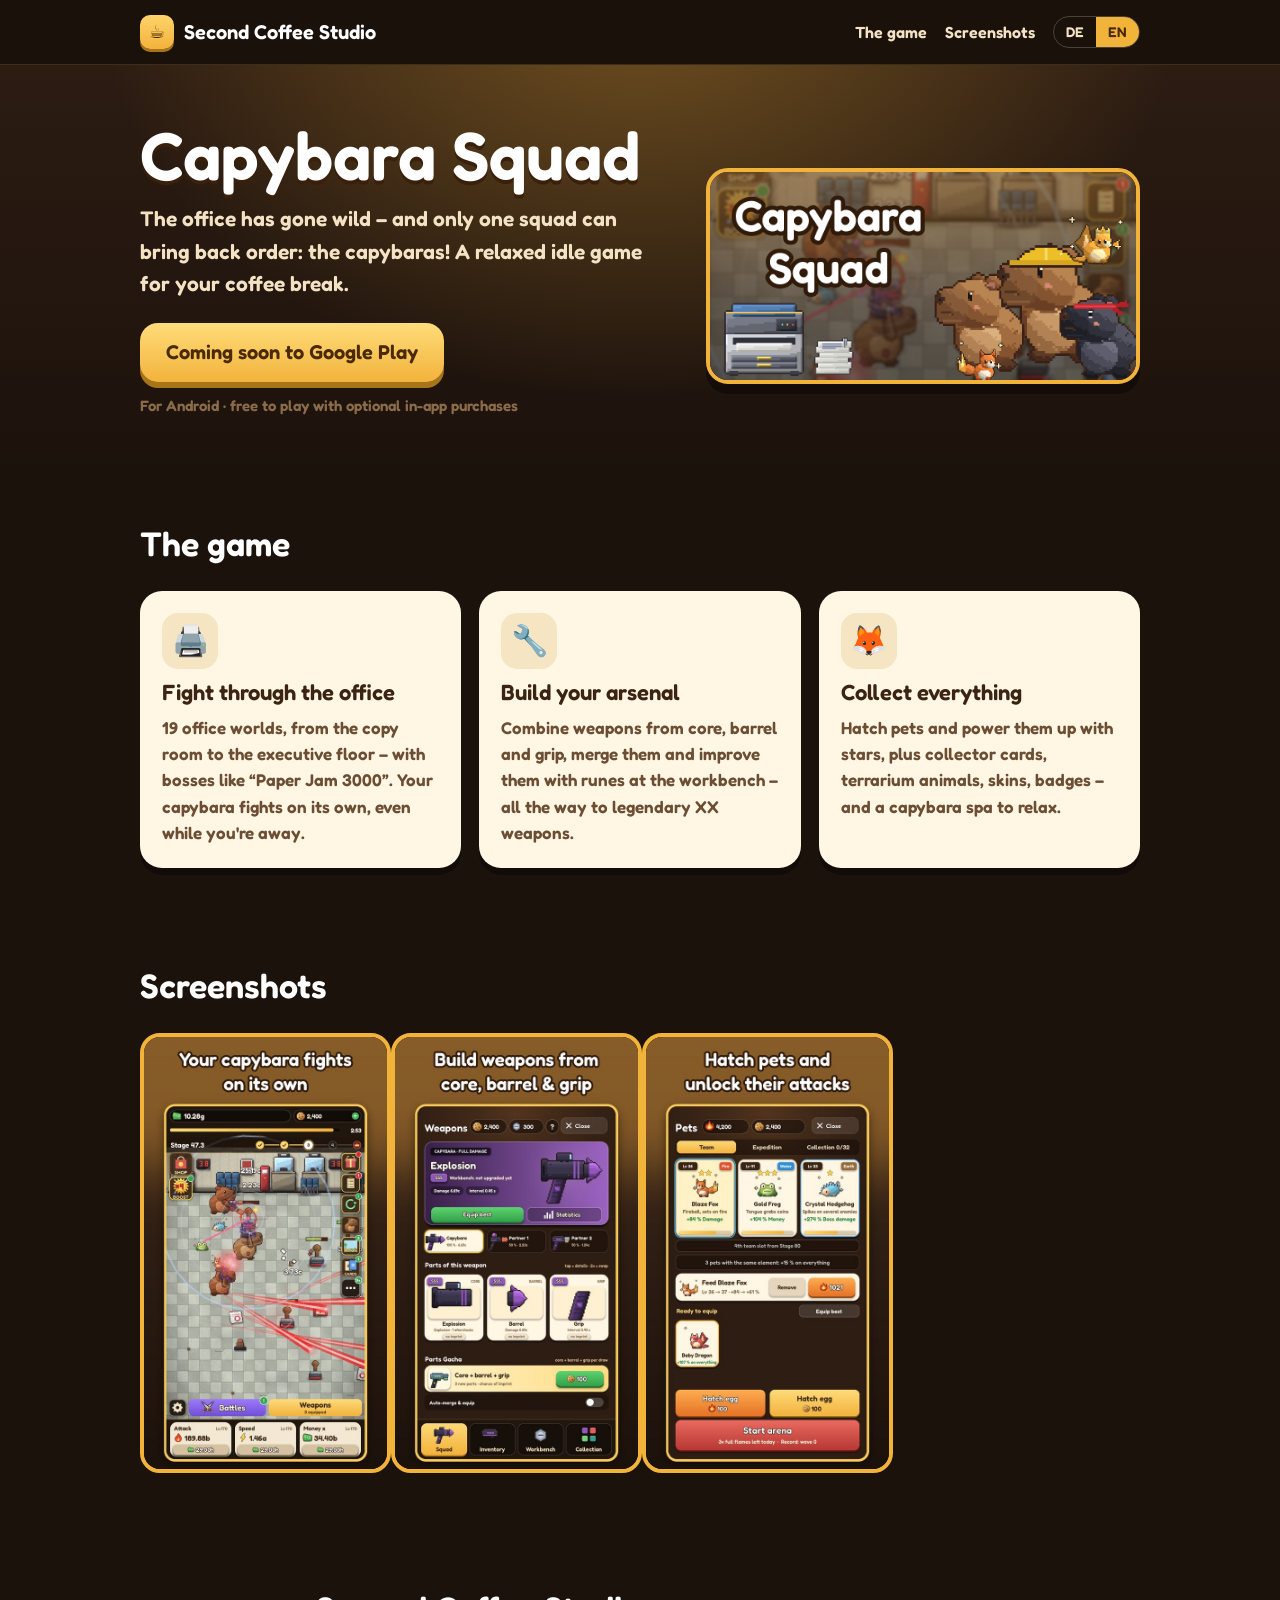
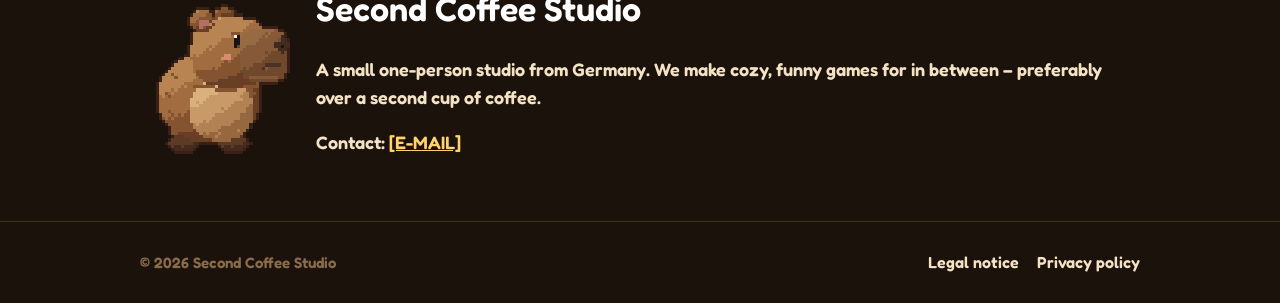
==== index.html @ 84f074ae "Add files via upload" ====
<!doctype html>
<html lang="de">
<head>
<meta charset="utf-8">
<meta name="viewport" content="width=device-width,initial-scale=1">
<title>Second Coffee Studio – Capybara Squad</title>
<meta name="description" content="Capybara Squad – ein entspanntes Idle-Spiel: Dein Capybara-Trupp räumt das Büro auf. Von Second Coffee Studio.">
<link rel="icon" href="img/capy.png">
<link rel="stylesheet" href="style.css">
<script src="lang.js"></script>
</head>
<body>
<header class="top"><div class="wrap">
  <a class="logo" href="#"><span class="cup">☕</span>Second Coffee Studio</a>
  <nav>
    <a class="hide-m" href="#spiel"><span data-lang="de">Das Spiel</span><span data-lang="en">The game</span></a>
    <a class="hide-m" href="#bilder"><span data-lang="de">Bilder</span><span data-lang="en">Screenshots</span></a>
    <div class="lang"><button data-l="de" onclick="setLang('de')">DE</button><button data-l="en" onclick="setLang('en')">EN</button></div>
  </nav>
</div></header>

<div class="hero"><div class="wrap">
  <div>
    <h1>Capybara Squad</h1>
    <p class="sub" data-lang="de">Im Büro ist das Chaos ausgebrochen – und nur ein Trupp kann wieder Ordnung schaffen: die Capybaras! Ein entspanntes Idle-Spiel für die Kaffeepause.</p>
    <p class="sub" data-lang="en">The office has gone wild – and only one squad can bring back order: the capybaras! A relaxed idle game for your coffee break.</p>
    <span class="btn soon"><span data-lang="de">Bald bei Google Play</span><span data-lang="en">Coming soon to Google Play</span></span>
    <p class="note" data-lang="de">Für Android · kostenlos spielbar, mit optionalen Käufen</p>
    <p class="note" data-lang="en">For Android · free to play with optional in-app purchases</p>
  </div>
  <img class="banner" src="img/banner.png" alt="Capybara Squad">
</div></div>

<section id="spiel"><div class="wrap">
  <h2><span data-lang="de">Das Spiel</span><span data-lang="en">The game</span></h2>
  <div class="feats">
    <div class="card"><div class="ico">🖨️</div>
      <h3><span data-lang="de">Kämpf dich durchs Büro</span><span data-lang="en">Fight through the office</span></h3>
      <p data-lang="de">19 Büro-Welten, von Kopierraum bis Chefetage – mit Bossen wie „Druckerstau 3000“. Dein Capybara kämpft von allein, auch wenn du nicht spielst.</p>
      <p data-lang="en">19 office worlds, from the copy room to the executive floor – with bosses like “Paper Jam 3000”. Your capybara fights on its own, even while you're away.</p></div>
    <div class="card"><div class="ico">🔧</div>
      <h3><span data-lang="de">Bau dein Arsenal</span><span data-lang="en">Build your arsenal</span></h3>
      <p data-lang="de">Waffen aus Kern, Lauf und Griff kombinieren, verschmelzen und an der Werkbank mit Runen verbessern – bis zu den legendären XX-Waffen.</p>
      <p data-lang="en">Combine weapons from core, barrel and grip, merge them and improve them with runes at the workbench – all the way to legendary XX weapons.</p></div>
    <div class="card"><div class="ico">🦊</div>
      <h3><span data-lang="de">Sammle alles</span><span data-lang="en">Collect everything</span></h3>
      <p data-lang="de">Pets ausbrüten und mit Sternen stärker machen, Sammelkarten, Terrarium-Tiere, Skins, Abzeichen – und ein Capybara-Spa zum Entspannen.</p>
      <p data-lang="en">Hatch pets and power them up with stars, plus collector cards, terrarium animals, skins, badges – and a capybara spa to relax.</p></div>
  </div>
</div></section>

<section id="bilder"><div class="wrap">
  <h2><span data-lang="de">Bilder</span><span data-lang="en">Screenshots</span></h2>
  <div class="shots" data-lang="de"><img src="img/shot_de_1.jpg" alt="Spielszene"><img src="img/shot_de_3.jpg" alt="Waffen"><img src="img/shot_de_4.jpg" alt="Pets"></div>
  <div class="shots" data-lang="en"><img src="img/shot_en_1.jpg" alt="Gameplay"><img src="img/shot_en_3.jpg" alt="Weapons"><img src="img/shot_en_4.jpg" alt="Pets"></div>
</div></section>

<section><div class="wrap studio">
  <img src="img/capy.png" alt="">
  <div>
    <h2>Second Coffee Studio</h2>
    <p data-lang="de">Ein kleines Ein-Personen-Studio aus Deutschland. Wir machen gemütliche, witzige Spiele für zwischendurch – am liebsten bei der zweiten Tasse Kaffee.</p>
    <p data-lang="en">A small one-person studio from Germany. We make cozy, funny games for in between – preferably over a second cup of coffee.</p>
    <p><span data-lang="de">Kontakt:</span><span data-lang="en">Contact:</span> <a href="mailto:[E-MAIL]">[E-MAIL]</a></p>
  </div>
</div></section>

<footer><div class="wrap">
  <span>© 2026 Second Coffee Studio</span>
  <nav>
    <a href="impressum.html"><span data-lang="de">Impressum</span><span data-lang="en">Legal notice</span></a>
    <a href="datenschutz.html" data-lang="de">Datenschutz</a>
    <a href="privacy.html" data-lang="en">Privacy policy</a>
  </nav>
</div></footer>
</body>
</html>
---- style.css ----
@font-face{font-family:"Fredoka";src:url(img/fredoka.ttf) format("truetype");font-weight:300 700;font-display:swap}
:root{--bg:#1c120c;--bg2:#2c1c12;--card:#fff6e4;--ink:#3b2412;--muted:#8a6b4a;--gold:#f2b33b;--gold2:#ffd36a;--cream:#f3e2c4}
*{box-sizing:border-box}
html{scroll-behavior:smooth}
body{margin:0;background:var(--bg);color:var(--cream);font-family:"Fredoka",system-ui,sans-serif;font-size:18px;line-height:1.55}
a{color:var(--gold2)}
.wrap{max-width:1040px;margin:0 auto;padding:0 20px}
header.top{position:sticky;top:0;z-index:5;background:rgba(28,18,12,.92);backdrop-filter:blur(6px);border-bottom:1px solid rgba(255,211,106,.15)}
header.top .wrap{display:flex;align-items:center;gap:14px;height:64px}
.logo{display:flex;align-items:center;gap:10px;font-weight:600;font-size:20px;color:#fff;text-decoration:none}
.logo .cup{width:34px;height:34px;border-radius:10px;background:linear-gradient(#ffd36a,#f2b33b);display:grid;place-items:center;color:#4a2a08;font-size:18px;box-shadow:0 3px 0 #a8741a}
nav{margin-left:auto;display:flex;gap:18px;align-items:center}
nav a{color:var(--cream);text-decoration:none;font-size:16px}
nav a:hover{color:var(--gold2)}
.lang{display:flex;border:1px solid rgba(255,255,255,.2);border-radius:999px;overflow:hidden}
.lang button{background:none;border:0;color:var(--cream);font:inherit;font-size:14px;padding:4px 12px;cursor:pointer}
.lang button.on{background:var(--gold);color:#4a2a08}
.hero{background:radial-gradient(ellipse at 50% -20%,rgba(242,179,59,.35),transparent 60%),linear-gradient(var(--bg2),var(--bg));padding:56px 0 40px}
.hero .wrap{display:grid;grid-template-columns:1.1fr .9fr;gap:36px;align-items:center}
.hero h1{font-size:clamp(40px,7vw,68px);line-height:1;margin:0 0 14px;color:#fff;text-shadow:0 4px 0 #3a1f0a}
.hero p.sub{font-size:21px;margin:0 0 22px}
.hero img.banner{width:100%;border-radius:22px;box-shadow:0 10px 0 rgba(0,0,0,.4);border:4px solid var(--gold)}
.btn{display:inline-flex;align-items:center;gap:10px;background:linear-gradient(#5ed470,#33a14a);color:#fff;text-decoration:none;font-weight:600;font-size:20px;padding:14px 26px;border-radius:18px;box-shadow:0 6px 0 #1f6e30;text-shadow:0 2px 0 rgba(0,0,0,.25)}
.btn.soon{background:linear-gradient(#ffdc7a,#f2b33b);color:#4a2a08;box-shadow:0 6px 0 #a8741a;text-shadow:none}
.note{font-size:15px;color:var(--muted);margin-top:12px}
section{padding:46px 0}
h2{font-size:34px;color:#fff;margin:0 0 20px}
.feats{display:grid;grid-template-columns:repeat(3,1fr);gap:18px}
.card{background:var(--card);color:var(--ink);border-radius:22px;padding:22px;box-shadow:0 7px 0 rgba(0,0,0,.35)}
.card h3{margin:6px 0 6px;font-size:22px}
.card p{margin:0;color:#6b4e33;font-size:17px}
.card .ico{width:56px;height:56px;border-radius:16px;display:grid;place-items:center;font-size:30px;background:#f6e5c3}
.shots{display:flex;gap:18px;overflow-x:auto;padding-bottom:10px;scroll-snap-type:x mandatory}
.shots img{height:440px;border-radius:20px;border:4px solid var(--gold);scroll-snap-align:start;flex:none}
.studio{display:grid;grid-template-columns:auto 1fr;gap:26px;align-items:center}
.studio img{width:150px;image-rendering:pixelated}
footer{border-top:1px solid rgba(255,211,106,.15);padding:28px 0;color:var(--muted);font-size:15px}
footer .wrap{display:flex;flex-wrap:wrap;gap:16px;align-items:center}
footer nav{margin-left:auto}
footer a{color:var(--cream)}
/* Rechtstexte */
.legal{background:var(--card);color:var(--ink);border-radius:22px;padding:32px clamp(18px,4vw,44px);margin:36px auto;max-width:860px;box-shadow:0 7px 0 rgba(0,0,0,.35);font-size:17px}
.legal h1{font-size:34px;margin:0 0 6px;color:var(--ink)}
.legal h2{font-size:23px;color:var(--ink);margin:28px 0 8px}
.legal h3{font-size:19px;margin:18px 0 6px}
.legal a{color:#b05a10}
.legal .stand{color:var(--muted);margin:0 0 18px}
.legal .todo{background:#ffe08a;padding:0 4px;border-radius:4px}
[data-lang]{display:none}
html[lang=de] [data-lang=de],html[lang=en] [data-lang=en]{display:revert}
@media (max-width:820px){
  .hero .wrap{grid-template-columns:1fr}
  .feats{grid-template-columns:1fr}
  nav a.hide-m{display:none}
  .shots img{height:360px}
  .studio{grid-template-columns:1fr}
}
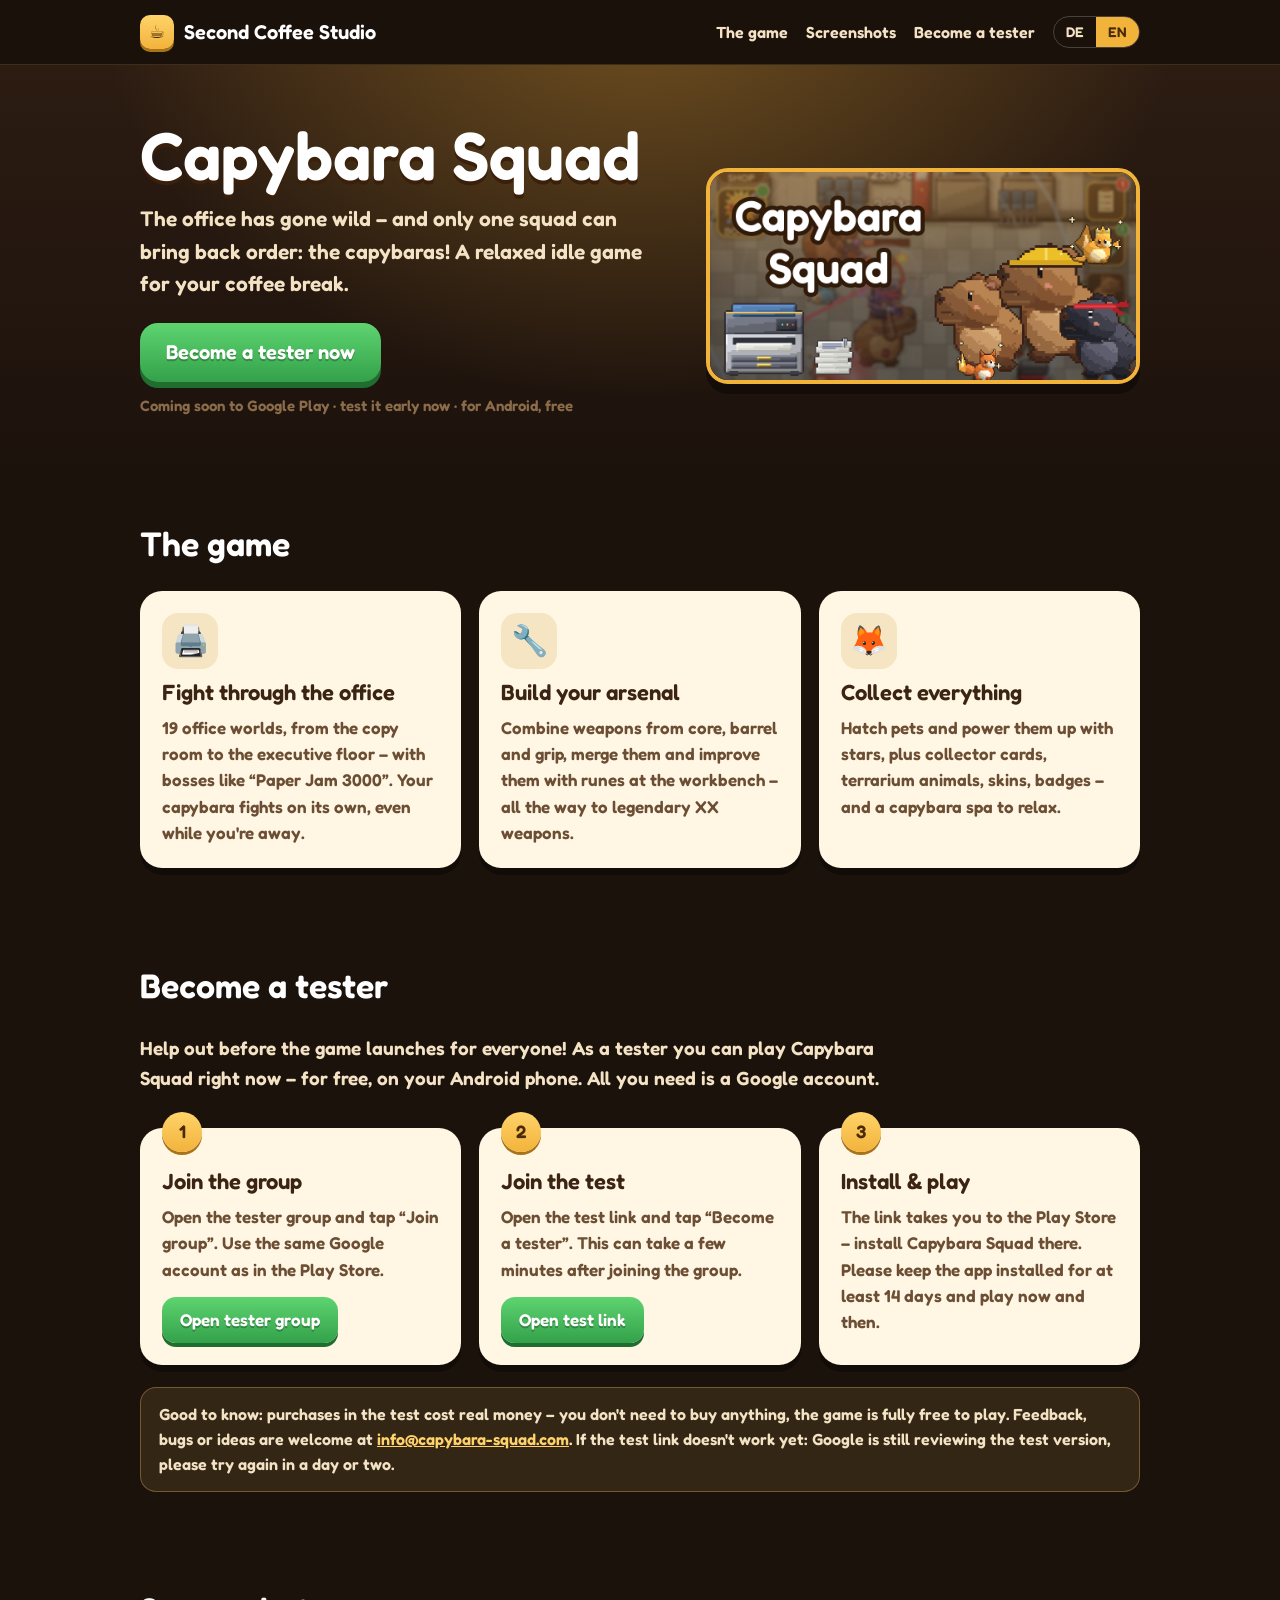
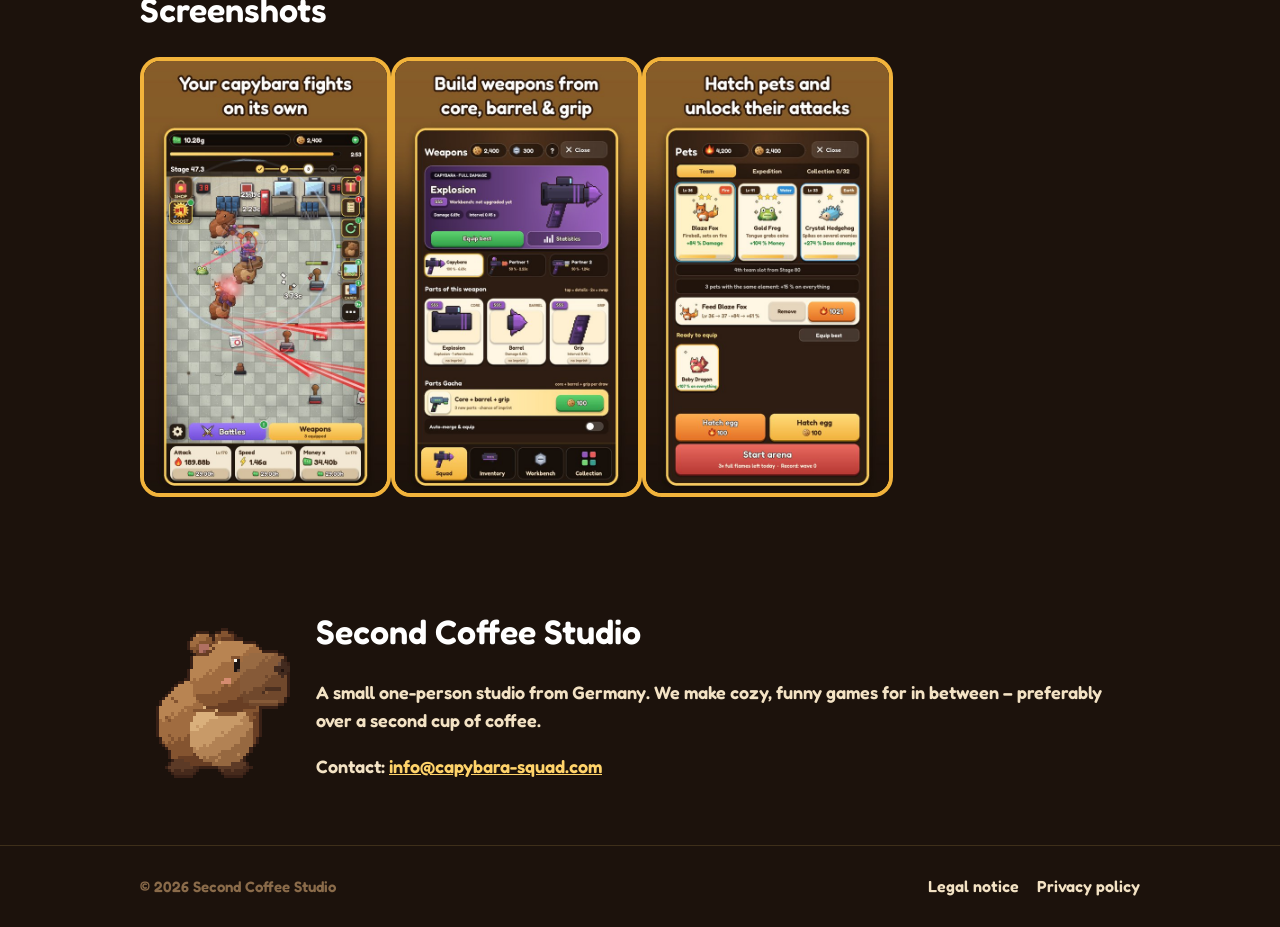
==== commit 74d4d399: "Add files via upload" ====
--- a/index.html
+++ b/index.html
@@ -15,6 +15,7 @@
   <nav>
     <a class="hide-m" href="#spiel"><span data-lang="de">Das Spiel</span><span data-lang="en">The game</span></a>
     <a class="hide-m" href="#bilder"><span data-lang="de">Bilder</span><span data-lang="en">Screenshots</span></a>
+    <a class="hide-m" href="#tester"><span data-lang="de">Tester werden</span><span data-lang="en">Become a tester</span></a>
     <div class="lang"><button data-l="de" onclick="setLang('de')">DE</button><button data-l="en" onclick="setLang('en')">EN</button></div>
   </nav>
 </div></header>
@@ -24,9 +25,9 @@
     <h1>Capybara Squad</h1>
     <p class="sub" data-lang="de">Im Büro ist das Chaos ausgebrochen – und nur ein Trupp kann wieder Ordnung schaffen: die Capybaras! Ein entspanntes Idle-Spiel für die Kaffeepause.</p>
     <p class="sub" data-lang="en">The office has gone wild – and only one squad can bring back order: the capybaras! A relaxed idle game for your coffee break.</p>
-    <span class="btn soon"><span data-lang="de">Bald bei Google Play</span><span data-lang="en">Coming soon to Google Play</span></span>
-    <p class="note" data-lang="de">Für Android · kostenlos spielbar, mit optionalen Käufen</p>
-    <p class="note" data-lang="en">For Android · free to play with optional in-app purchases</p>
+    <a class="btn" href="#tester"><span data-lang="de">Jetzt Tester werden</span><span data-lang="en">Become a tester now</span></a>
+    <p class="note" data-lang="de">Bald bei Google Play · jetzt schon vorab testen · für Android, kostenlos</p>
+    <p class="note" data-lang="en">Coming soon to Google Play · test it early now · for Android, free</p>
   </div>
   <img class="banner" src="img/banner.png" alt="Capybara Squad">
 </div></div>
@@ -49,6 +50,32 @@
   </div>
 </div></section>
 
+<section id="tester"><div class="wrap">
+  <h2><span data-lang="de">Tester werden</span><span data-lang="en">Become a tester</span></h2>
+  <p class="intro" data-lang="de">Hilf mit, bevor das Spiel für alle startet! Als Tester spielst du Capybara Squad schon jetzt – kostenlos, auf deinem Android-Handy. Du brauchst nur ein Google-Konto.</p>
+  <p class="intro" data-lang="en">Help out before the game launches for everyone! As a tester you can play Capybara Squad right now – for free, on your Android phone. All you need is a Google account.</p>
+  <div class="steps">
+    <div class="card step"><div class="num">1</div>
+      <h3><span data-lang="de">Gruppe beitreten</span><span data-lang="en">Join the group</span></h3>
+      <p data-lang="de">Öffne die Tester-Gruppe und tippe auf „Gruppe beitreten“. Nimm dasselbe Google-Konto wie im Play Store.</p>
+      <p data-lang="en">Open the tester group and tap “Join group”. Use the same Google account as in the Play Store.</p>
+      <a class="btn small" href="https://groups.google.com/g/capybara-squad-tester" target="_blank" rel="noopener"><span data-lang="de">Zur Tester-Gruppe</span><span data-lang="en">Open tester group</span></a></div>
+    <div class="card step"><div class="num">2</div>
+      <h3><span data-lang="de">Test beitreten</span><span data-lang="en">Join the test</span></h3>
+      <p data-lang="de">Öffne den Test-Link und tippe auf „Tester werden“. Das kann nach dem Gruppenbeitritt ein paar Minuten dauern.</p>
+      <p data-lang="en">Open the test link and tap “Become a tester”. This can take a few minutes after joining the group.</p>
+      <a class="btn small" href="https://play.google.com/apps/testing/com.secondcoffee.capybarasquad" target="_blank" rel="noopener"><span data-lang="de">Zum Test-Link</span><span data-lang="en">Open test link</span></a></div>
+    <div class="card step"><div class="num">3</div>
+      <h3><span data-lang="de">Installieren &amp; spielen</span><span data-lang="en">Install &amp; play</span></h3>
+      <p data-lang="de">Über den Link geht es in den Play Store – dort Capybara Squad installieren. Bitte lass die App mindestens 14 Tage installiert und schau ab und zu rein.</p>
+      <p data-lang="en">The link takes you to the Play Store – install Capybara Squad there. Please keep the app installed for at least 14 days and play now and then.</p></div>
+  </div>
+  <div class="hint">
+    <p data-lang="de"><b>Gut zu wissen:</b> Käufe im Test kosten echtes Geld – kaufen musst du nichts, das Spiel ist komplett kostenlos spielbar. Feedback, Fehler oder Ideen gern an <a href="mailto:info@capybara-squad.com">info@capybara-squad.com</a>. Falls der Test-Link noch nicht geht: Google prüft gerade die Testversion, bitte in ein bis zwei Tagen nochmal versuchen.</p>
+    <p data-lang="en"><b>Good to know:</b> purchases in the test cost real money – you don't need to buy anything, the game is fully free to play. Feedback, bugs or ideas are welcome at <a href="mailto:info@capybara-squad.com">info@capybara-squad.com</a>. If the test link doesn't work yet: Google is still reviewing the test version, please try again in a day or two.</p>
+  </div>
+</div></section>
+
 <section id="bilder"><div class="wrap">
   <h2><span data-lang="de">Bilder</span><span data-lang="en">Screenshots</span></h2>
   <div class="shots" data-lang="de"><img src="img/shot_de_1.jpg" alt="Spielszene"><img src="img/shot_de_3.jpg" alt="Waffen"><img src="img/shot_de_4.jpg" alt="Pets"></div>
@@ -61,7 +88,7 @@
     <h2>Second Coffee Studio</h2>
     <p data-lang="de">Ein kleines Ein-Personen-Studio aus Deutschland. Wir machen gemütliche, witzige Spiele für zwischendurch – am liebsten bei der zweiten Tasse Kaffee.</p>
     <p data-lang="en">A small one-person studio from Germany. We make cozy, funny games for in between – preferably over a second cup of coffee.</p>
-    <p><span data-lang="de">Kontakt:</span><span data-lang="en">Contact:</span> <a href="mailto:[E-MAIL]">[E-MAIL]</a></p>
+    <p><span data-lang="de">Kontakt:</span><span data-lang="en">Contact:</span> <a href="mailto:info@capybara-squad.com">info@capybara-squad.com</a></p>
   </div>
 </div></section>
 
--- a/style.css
+++ b/style.css
@@ -38,6 +38,14 @@
 footer .wrap{display:flex;flex-wrap:wrap;gap:16px;align-items:center}
 footer nav{margin-left:auto}
 footer a{color:var(--cream)}
+/* Tester werden */
+.intro{font-size:19px;max-width:760px;margin:0 0 36px}
+.steps{display:grid;grid-template-columns:repeat(3,1fr);gap:18px}
+.step{position:relative;padding-top:30px}
+.step .num{position:absolute;top:-16px;left:22px;width:40px;height:40px;border-radius:50%;background:linear-gradient(#ffd36a,#f2b33b);color:#4a2a08;font-weight:700;display:grid;place-items:center;box-shadow:0 3px 0 #a8741a}
+.step .btn.small{font-size:17px;padding:10px 18px;margin-top:14px;border-radius:14px;box-shadow:0 4px 0 #1f6e30}
+.hint{margin-top:22px;background:rgba(255,211,106,.1);border:1px solid rgba(255,211,106,.3);border-radius:16px;padding:14px 18px;font-size:16px}
+.hint p{margin:0}
 /* Rechtstexte */
 .legal{background:var(--card);color:var(--ink);border-radius:22px;padding:32px clamp(18px,4vw,44px);margin:36px auto;max-width:860px;box-shadow:0 7px 0 rgba(0,0,0,.35);font-size:17px}
 .legal h1{font-size:34px;margin:0 0 6px;color:var(--ink)}
@@ -50,7 +58,8 @@
 html[lang=de] [data-lang=de],html[lang=en] [data-lang=en]{display:revert}
 @media (max-width:820px){
   .hero .wrap{grid-template-columns:1fr}
-  .feats{grid-template-columns:1fr}
+  .feats,.steps{grid-template-columns:1fr}
+  .steps{gap:30px}
   nav a.hide-m{display:none}
   .shots img{height:360px}
   .studio{grid-template-columns:1fr}
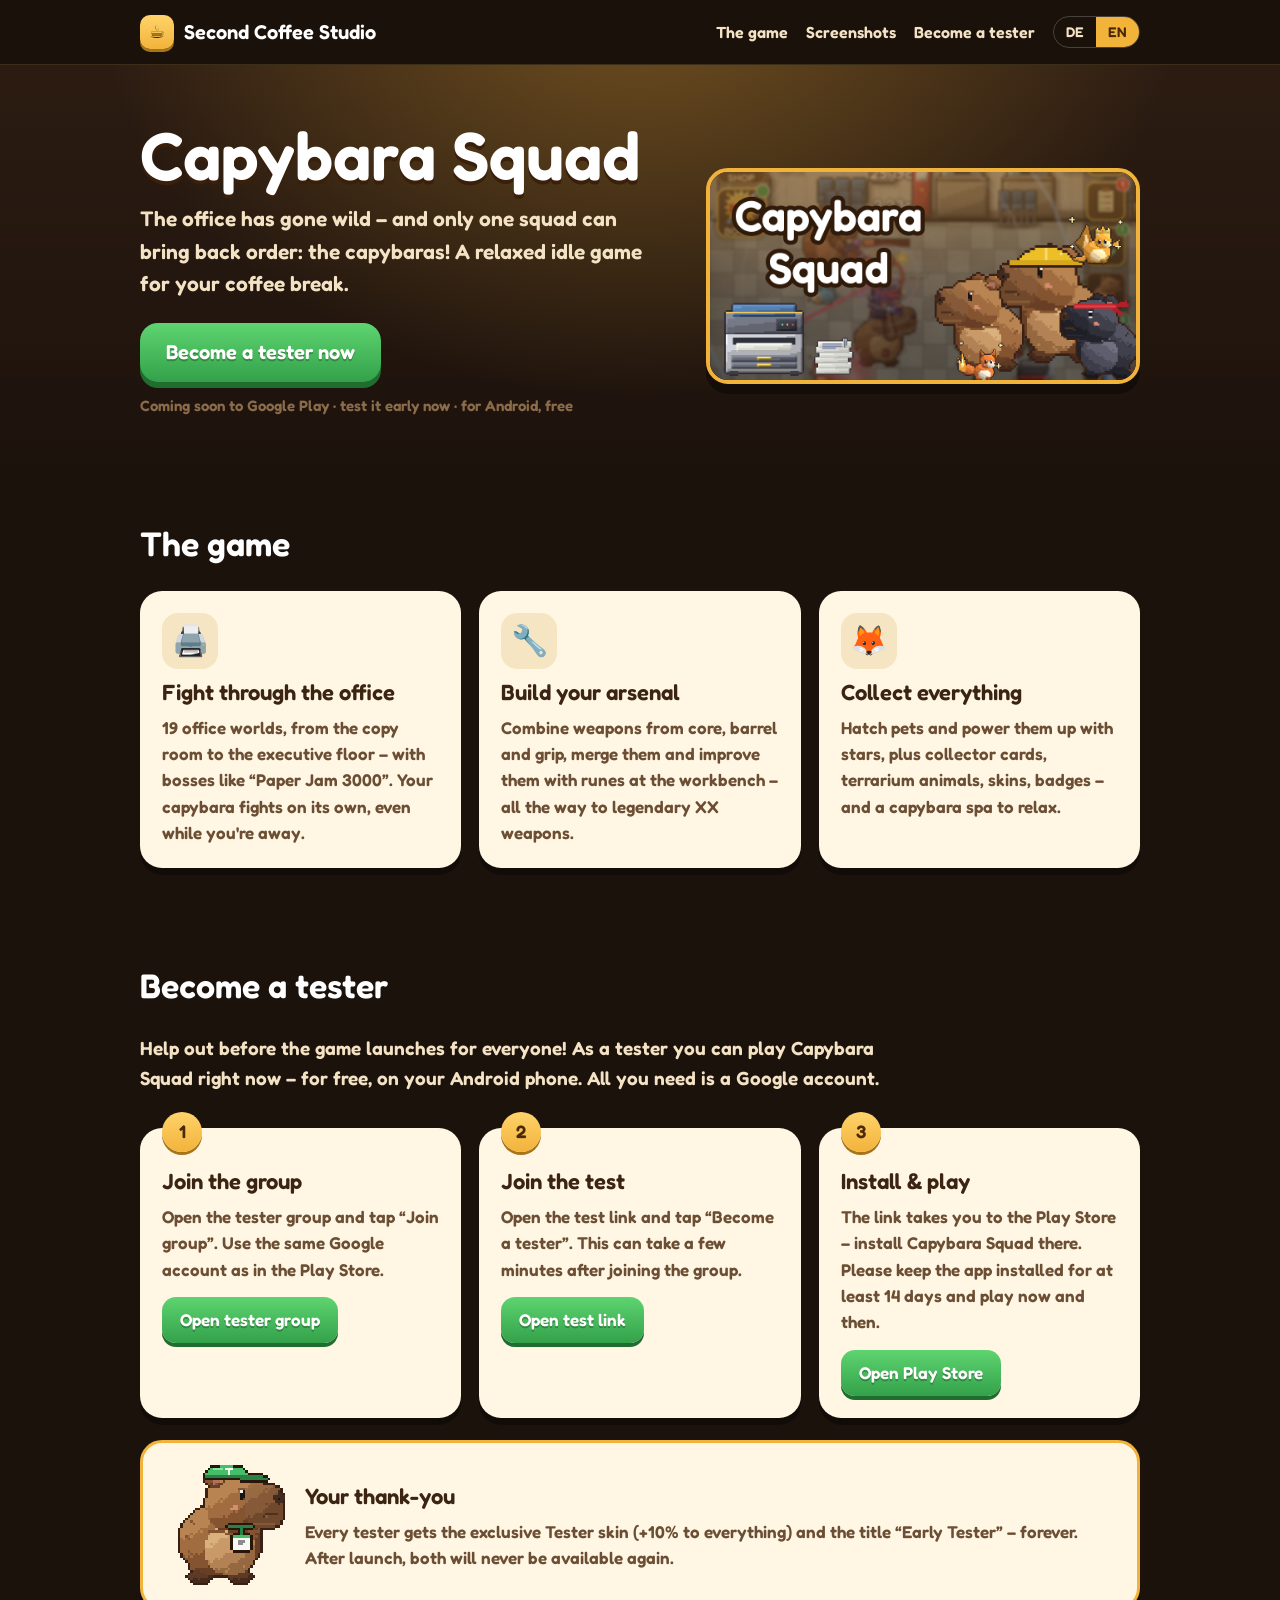
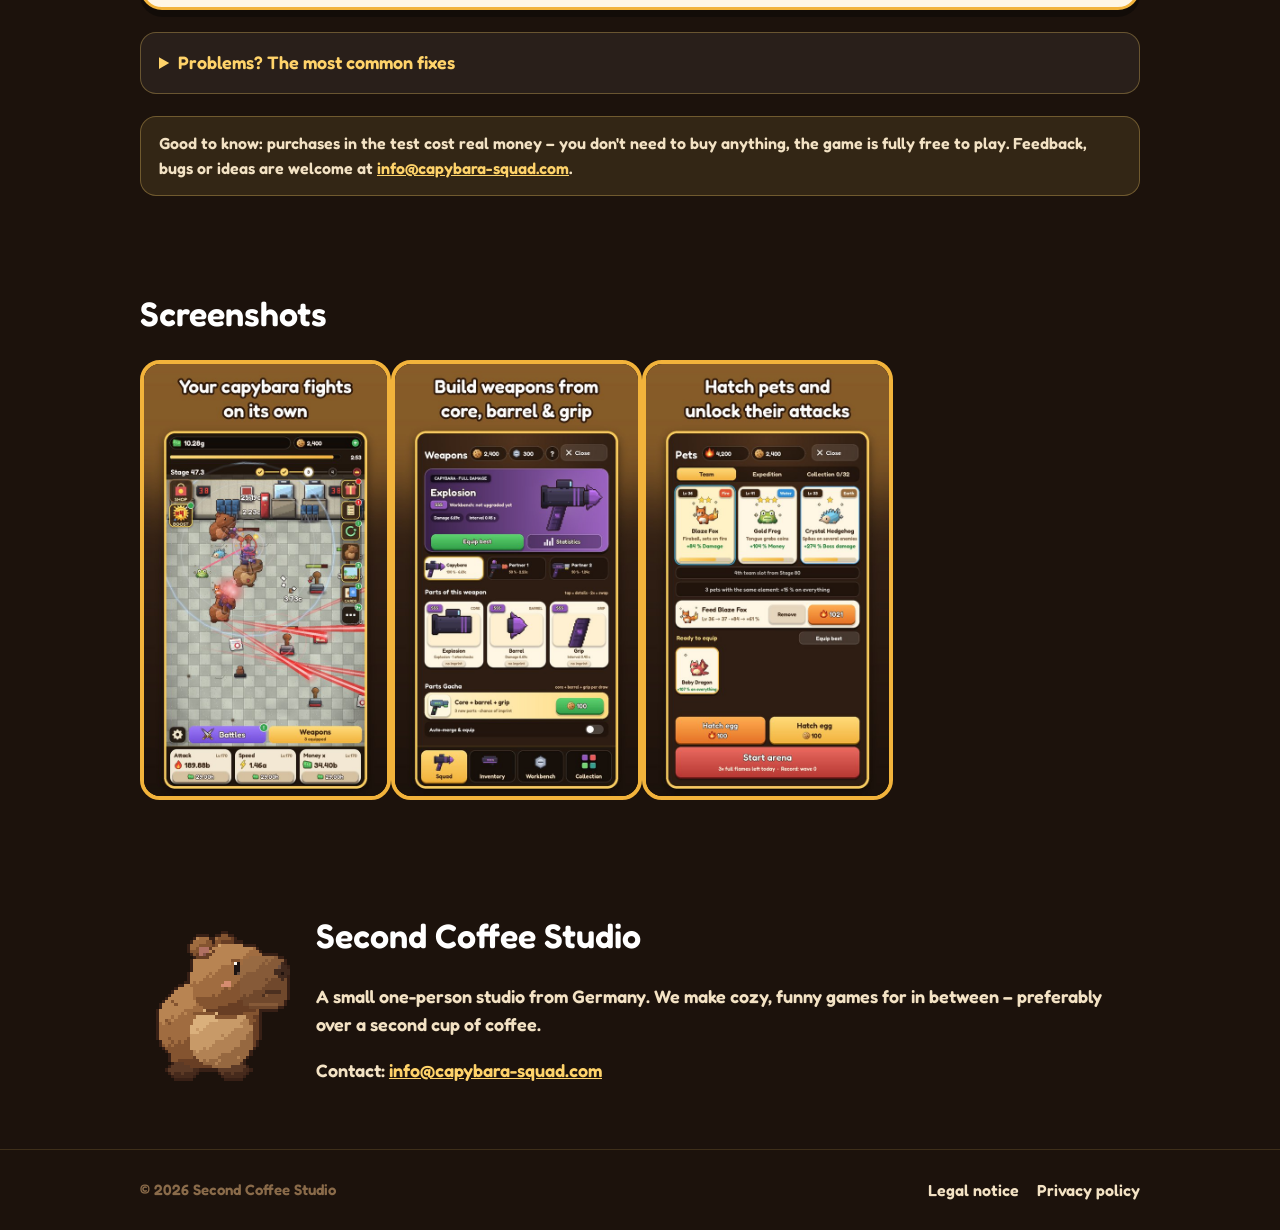
==== commit ed257cae: "Add files via upload" ====
--- a/index.html
+++ b/index.html
@@ -68,11 +68,37 @@
     <div class="card step"><div class="num">3</div>
       <h3><span data-lang="de">Installieren &amp; spielen</span><span data-lang="en">Install &amp; play</span></h3>
       <p data-lang="de">Über den Link geht es in den Play Store – dort Capybara Squad installieren. Bitte lass die App mindestens 14 Tage installiert und schau ab und zu rein.</p>
-      <p data-lang="en">The link takes you to the Play Store – install Capybara Squad there. Please keep the app installed for at least 14 days and play now and then.</p></div>
+      <p data-lang="en">The link takes you to the Play Store – install Capybara Squad there. Please keep the app installed for at least 14 days and play now and then.</p>
+      <a class="btn small" href="https://play.google.com/store/apps/details?id=com.secondcoffee.capybarasquad" target="_blank" rel="noopener"><span data-lang="de">Zum Play Store</span><span data-lang="en">Open Play Store</span></a></div>
   </div>
+  <div class="reward card">
+    <img src="img/tester_capy.png" alt="Tester-Capy">
+    <div>
+      <h3><span data-lang="de">Dein Dankeschön</span><span data-lang="en">Your thank-you</span></h3>
+      <p data-lang="de">Alle Tester bekommen den exklusiven <b>Tester-Skin</b> (+10 % auf alles) und den Titel <b>„Tester der ersten Stunde“</b> – für immer. Nach dem Start gibt es beides nie wieder.</p>
+      <p data-lang="en">Every tester gets the exclusive <b>Tester skin</b> (+10% to everything) and the title <b>“Early Tester”</b> – forever. After launch, both will never be available again.</p>
+    </div>
+  </div>
+  <details class="faq">
+    <summary><span data-lang="de">Probleme? Hier die häufigsten Lösungen</span><span data-lang="en">Problems? The most common fixes</span></summary>
+    <div data-lang="de">
+      <p><b>„Sie sind nicht berechtigt …“ bei der Gruppe:</b> Oben rechts auf dein Profilbild tippen und prüfen, ob das richtige Google-Konto gewählt ist. Dann die Seite neu laden – oben erscheint „Gruppe beitreten“.</p>
+      <p><b>Kein Knopf „Tester werden“ beim Test-Link:</b> Erst der Gruppe beitreten (Schritt 1), ein paar Minuten warten und den Test-Link dann nochmal öffnen. Im Browser mit demselben Google-Konto angemeldet sein.</p>
+      <p><b>„Nicht gefunden“ im Play Store:</b> Im Play Store oben rechts aufs Profilbild tippen und dasselbe Google-Konto wählen wie in der Gruppe. Manchmal dauert es nach dem Beitritt bis zu einer Stunde.</p>
+      <p><b>„Gerät nicht kompatibel“:</b> Das Spiel braucht Android 7 oder neuer. Schreib uns gern dein Handy-Modell.</p>
+      <p><b>iPhone?</b> Leider nicht möglich – der Test läuft nur über Google Play (Android).</p>
+    </div>
+    <div data-lang="en">
+      <p><b>“You don't have permission …” on the group:</b> Tap your profile picture at the top right and check that the right Google account is selected. Then reload the page – “Join group” appears at the top.</p>
+      <p><b>No “Become a tester” button on the test link:</b> Join the group first (step 1), wait a few minutes, then open the test link again. Be signed in with the same Google account in your browser.</p>
+      <p><b>“Not found” in the Play Store:</b> Tap your profile picture in the Play Store and pick the same Google account as in the group. Sometimes it takes up to an hour after joining.</p>
+      <p><b>“Device not compatible”:</b> The game needs Android 7 or newer. Feel free to tell us your phone model.</p>
+      <p><b>iPhone?</b> Unfortunately not possible – the test only runs on Google Play (Android).</p>
+    </div>
+  </details>
   <div class="hint">
-    <p data-lang="de"><b>Gut zu wissen:</b> Käufe im Test kosten echtes Geld – kaufen musst du nichts, das Spiel ist komplett kostenlos spielbar. Feedback, Fehler oder Ideen gern an <a href="mailto:info@capybara-squad.com">info@capybara-squad.com</a>. Falls der Test-Link noch nicht geht: Google prüft gerade die Testversion, bitte in ein bis zwei Tagen nochmal versuchen.</p>
-    <p data-lang="en"><b>Good to know:</b> purchases in the test cost real money – you don't need to buy anything, the game is fully free to play. Feedback, bugs or ideas are welcome at <a href="mailto:info@capybara-squad.com">info@capybara-squad.com</a>. If the test link doesn't work yet: Google is still reviewing the test version, please try again in a day or two.</p>
+    <p data-lang="de"><b>Gut zu wissen:</b> Käufe im Test kosten echtes Geld – kaufen musst du nichts, das Spiel ist komplett kostenlos spielbar. Feedback, Fehler oder Ideen gern an <a href="mailto:info@capybara-squad.com">info@capybara-squad.com</a>.</p>
+    <p data-lang="en"><b>Good to know:</b> purchases in the test cost real money – you don't need to buy anything, the game is fully free to play. Feedback, bugs or ideas are welcome at <a href="mailto:info@capybara-squad.com">info@capybara-squad.com</a>.</p>
   </div>
 </div></section>
 
--- a/style.css
+++ b/style.css
@@ -46,6 +46,12 @@
 .step .btn.small{font-size:17px;padding:10px 18px;margin-top:14px;border-radius:14px;box-shadow:0 4px 0 #1f6e30}
 .hint{margin-top:22px;background:rgba(255,211,106,.1);border:1px solid rgba(255,211,106,.3);border-radius:16px;padding:14px 18px;font-size:16px}
 .hint p{margin:0}
+.reward{display:grid;grid-template-columns:auto 1fr;gap:20px;align-items:center;margin-top:22px;border:3px solid var(--gold)}
+.reward img{width:120px;image-rendering:pixelated}
+.reward h3{margin:0 0 6px}
+.faq{margin-top:22px;background:rgba(255,255,255,.06);border:1px solid rgba(255,211,106,.3);border-radius:16px;padding:4px 18px}
+.faq summary{cursor:pointer;font-weight:600;font-size:18px;padding:12px 0;color:var(--gold2)}
+.faq p{font-size:16px;margin:0 0 12px}
 /* Rechtstexte */
 .legal{background:var(--card);color:var(--ink);border-radius:22px;padding:32px clamp(18px,4vw,44px);margin:36px auto;max-width:860px;box-shadow:0 7px 0 rgba(0,0,0,.35);font-size:17px}
 .legal h1{font-size:34px;margin:0 0 6px;color:var(--ink)}
@@ -63,4 +69,6 @@
   nav a.hide-m{display:none}
   .shots img{height:360px}
   .studio{grid-template-columns:1fr}
+  .reward{grid-template-columns:1fr;text-align:center}
+  .reward img{margin:0 auto}
 }
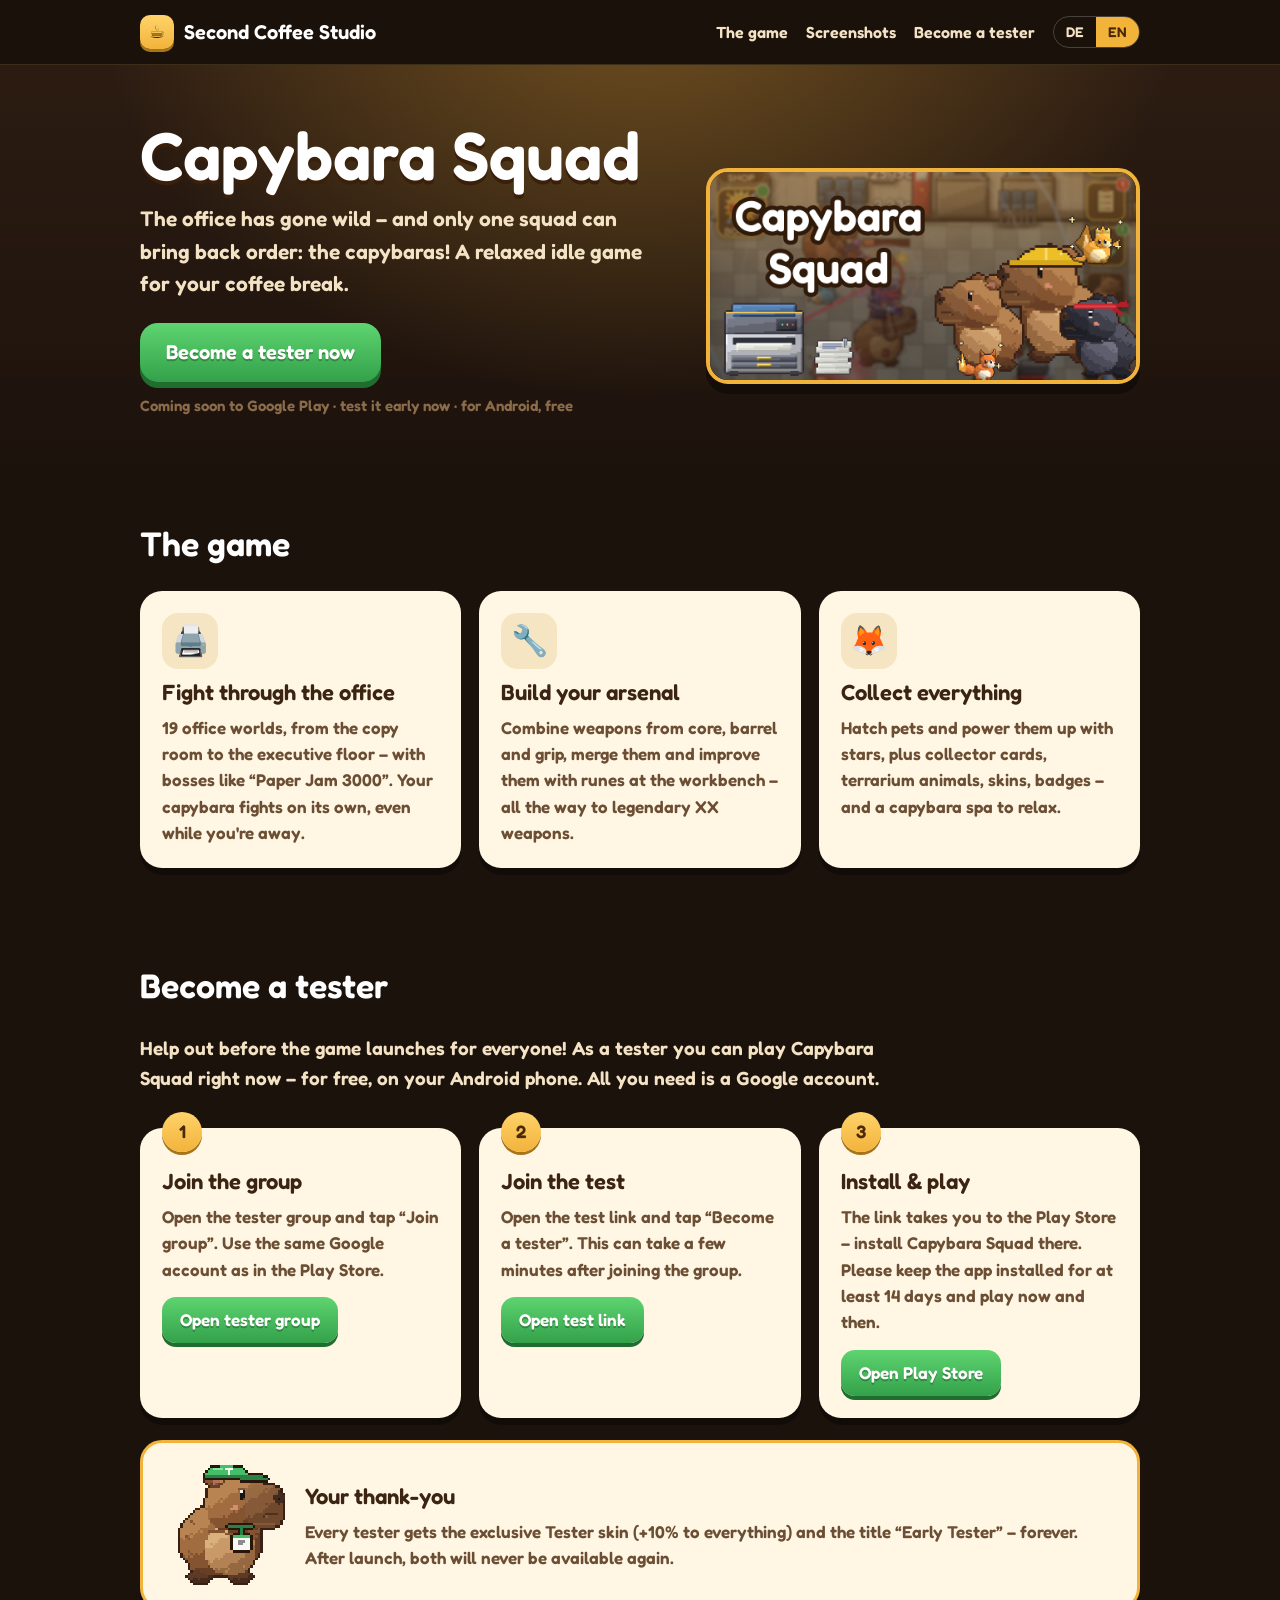
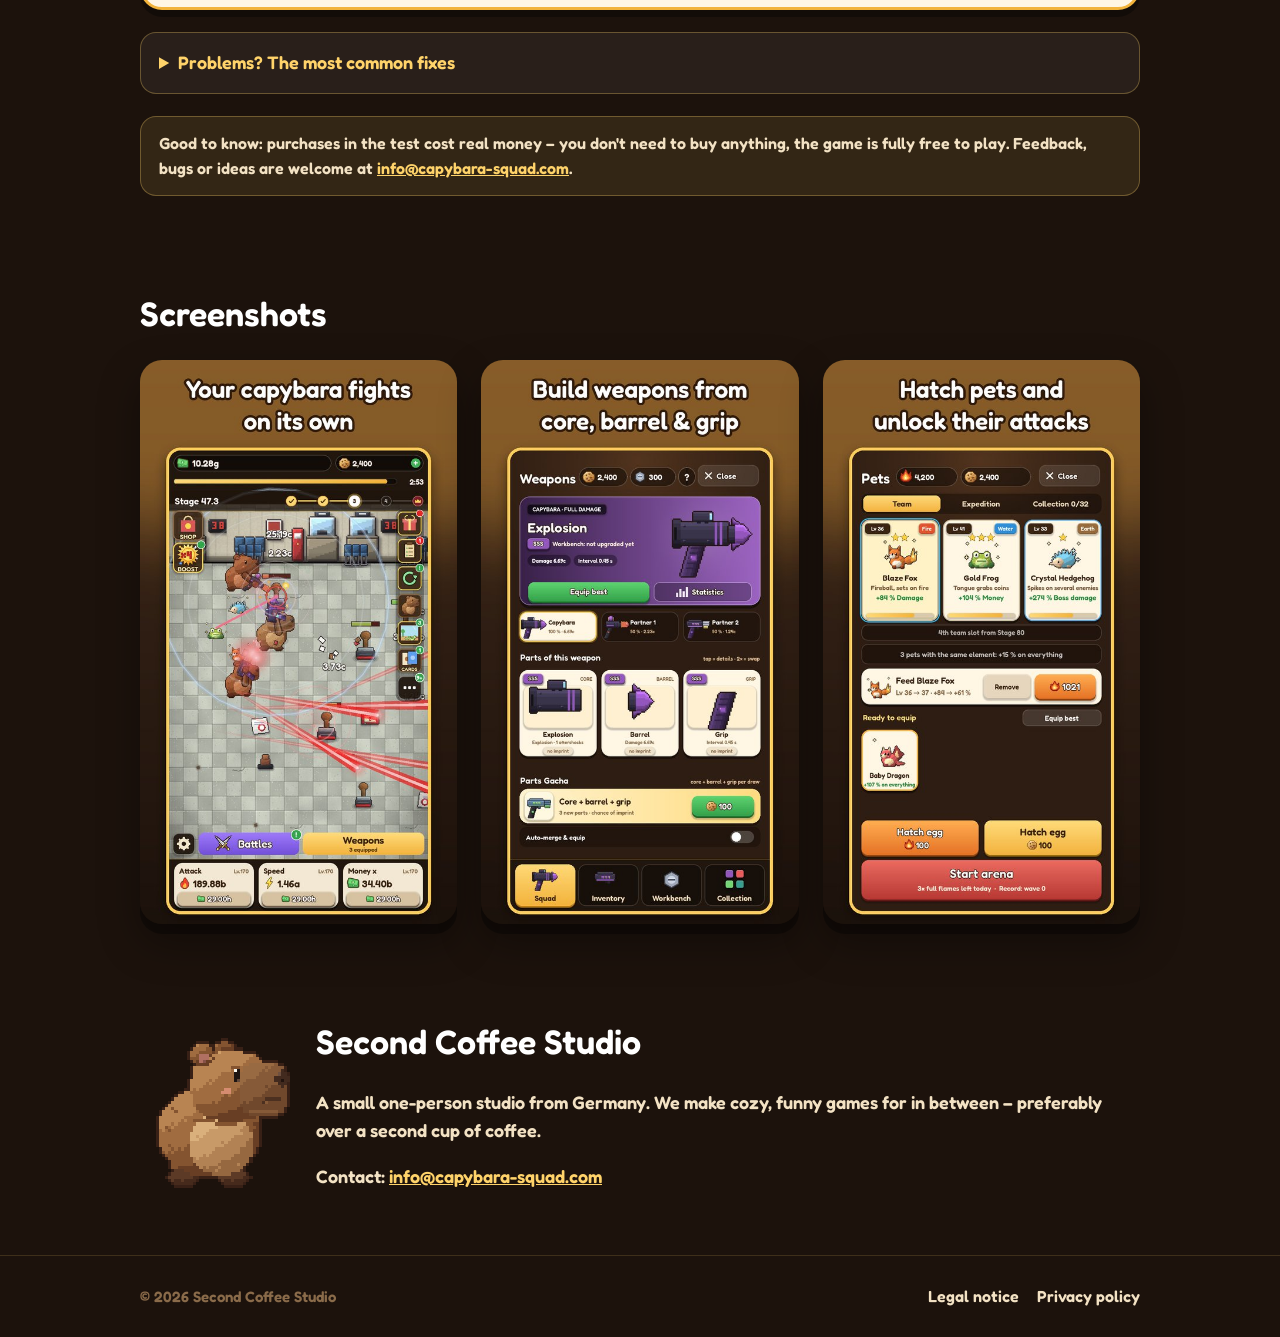
==== commit 733f9f4b: "Add files via upload" ====
--- a/index.html
+++ b/index.html
@@ -104,8 +104,10 @@
 
 <section id="bilder"><div class="wrap">
   <h2><span data-lang="de">Bilder</span><span data-lang="en">Screenshots</span></h2>
-  <div class="shots" data-lang="de"><img src="img/shot_de_1.jpg" alt="Spielszene"><img src="img/shot_de_3.jpg" alt="Waffen"><img src="img/shot_de_4.jpg" alt="Pets"></div>
-  <div class="shots" data-lang="en"><img src="img/shot_en_1.jpg" alt="Gameplay"><img src="img/shot_en_3.jpg" alt="Weapons"><img src="img/shot_en_4.jpg" alt="Pets"></div>
+  <div class="shots">
+    <img data-lang="de" src="img/shot_de_1.jpg" alt="Spielszene"><img data-lang="de" src="img/shot_de_3.jpg" alt="Waffen"><img data-lang="de" src="img/shot_de_4.jpg" alt="Pets">
+    <img data-lang="en" src="img/shot_en_1.jpg" alt="Gameplay"><img data-lang="en" src="img/shot_en_3.jpg" alt="Weapons"><img data-lang="en" src="img/shot_en_4.jpg" alt="Pets">
+  </div>
 </div></section>
 
 <section><div class="wrap studio">
--- a/style.css
+++ b/style.css
@@ -30,8 +30,8 @@
 .card h3{margin:6px 0 6px;font-size:22px}
 .card p{margin:0;color:#6b4e33;font-size:17px}
 .card .ico{width:56px;height:56px;border-radius:16px;display:grid;place-items:center;font-size:30px;background:#f6e5c3}
-.shots{display:flex;gap:18px;overflow-x:auto;padding-bottom:10px;scroll-snap-type:x mandatory}
-.shots img{height:440px;border-radius:20px;border:4px solid var(--gold);scroll-snap-align:start;flex:none}
+.shots{display:grid;grid-template-columns:repeat(3,1fr);gap:24px}
+.shots img{width:100%;height:auto;border-radius:22px;box-shadow:0 10px 0 rgba(0,0,0,.35),0 18px 40px rgba(0,0,0,.35)}
 .studio{display:grid;grid-template-columns:auto 1fr;gap:26px;align-items:center}
 .studio img{width:150px;image-rendering:pixelated}
 footer{border-top:1px solid rgba(255,211,106,.15);padding:28px 0;color:var(--muted);font-size:15px}
@@ -62,12 +62,14 @@
 .legal .todo{background:#ffe08a;padding:0 4px;border-radius:4px}
 [data-lang]{display:none}
 html[lang=de] [data-lang=de],html[lang=en] [data-lang=en]{display:revert}
+html[lang=de] .shots img[data-lang=de],html[lang=en] .shots img[data-lang=en]{display:block}
 @media (max-width:820px){
   .hero .wrap{grid-template-columns:1fr}
   .feats,.steps{grid-template-columns:1fr}
   .steps{gap:30px}
   nav a.hide-m{display:none}
-  .shots img{height:360px}
+  .shots{display:flex;overflow-x:auto;scroll-snap-type:x mandatory;gap:16px;padding-bottom:14px;margin:0 -20px;padding-left:20px;padding-right:20px}
+  .shots img{width:72vw;max-width:300px;flex:none;scroll-snap-align:center}
   .studio{grid-template-columns:1fr}
   .reward{grid-template-columns:1fr;text-align:center}
   .reward img{margin:0 auto}
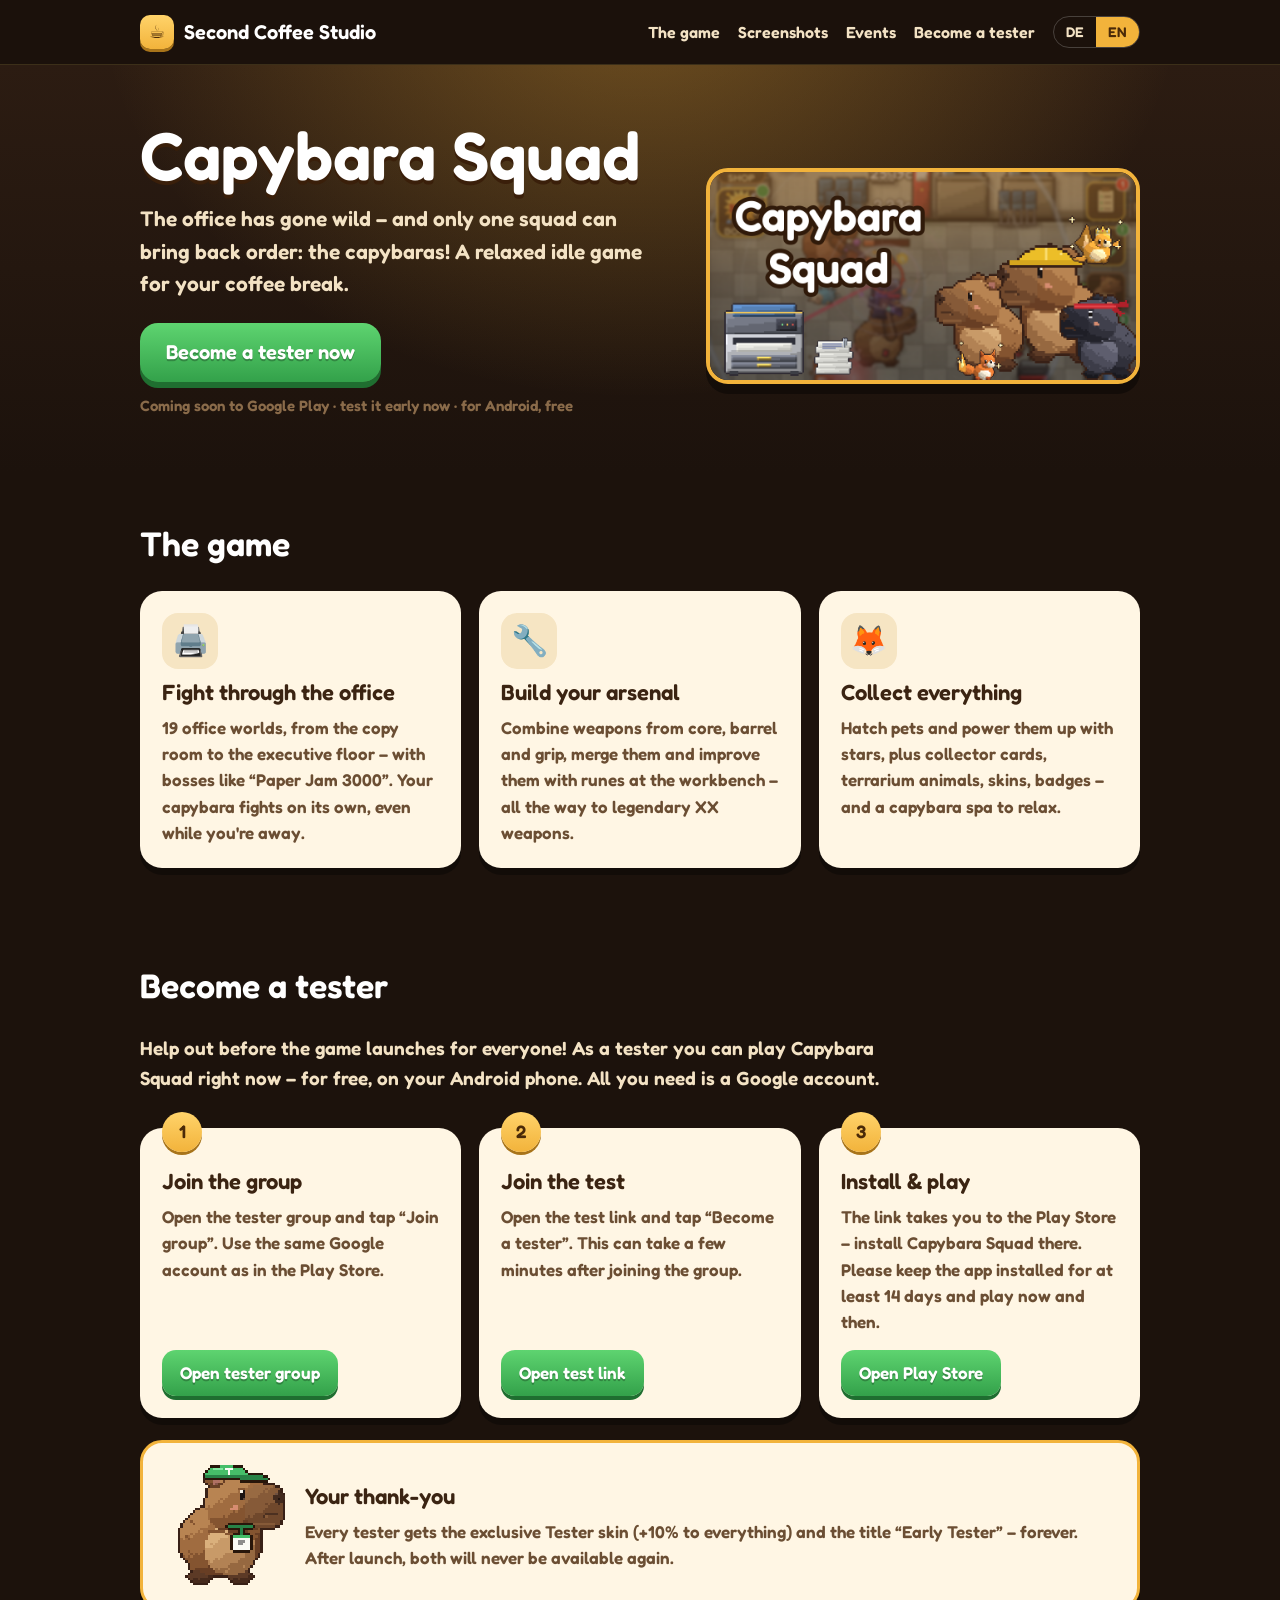
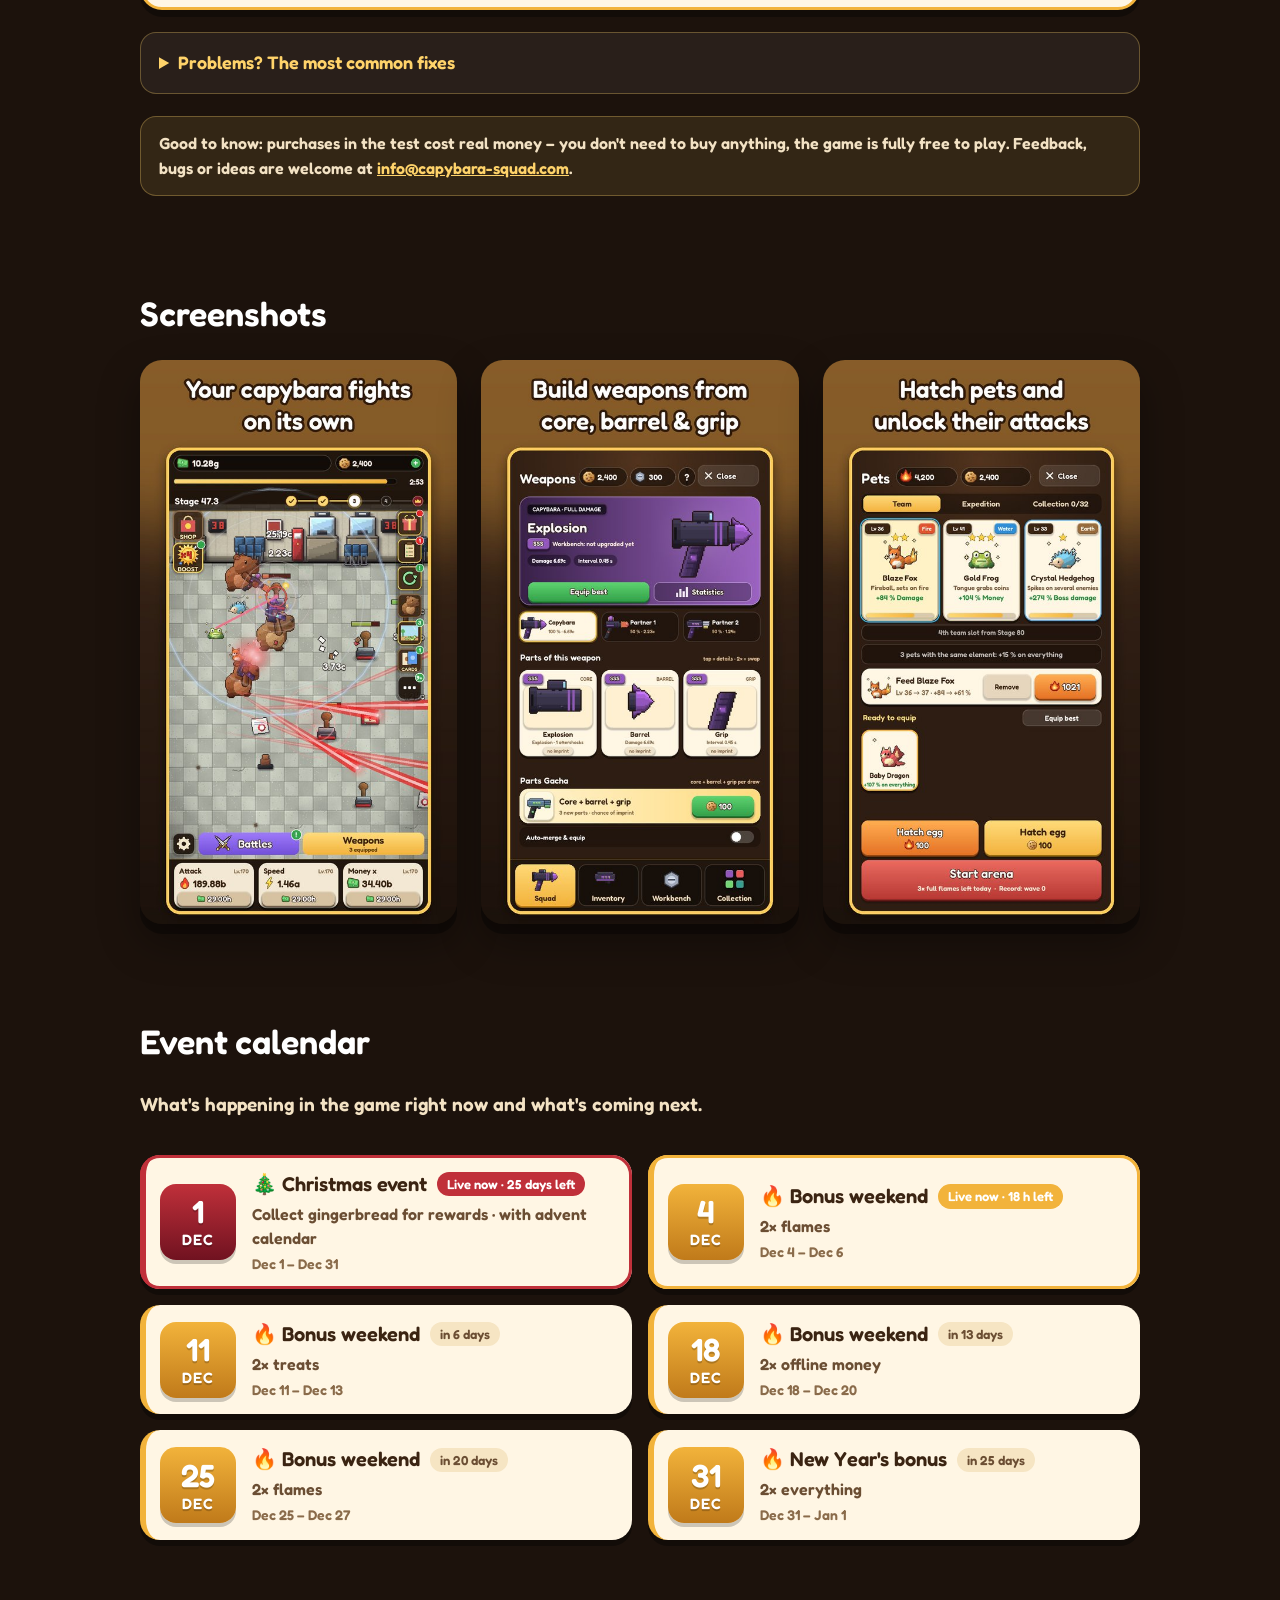
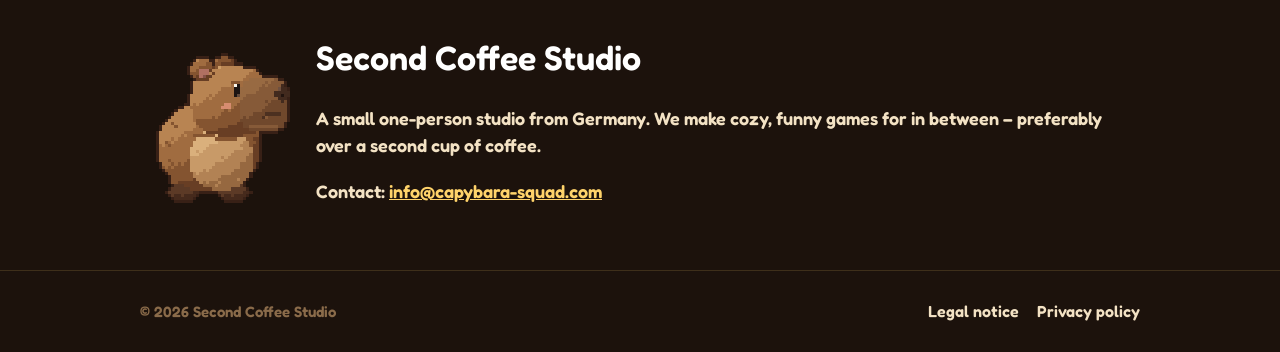
==== commit 8b41ee2d: "Add files via upload" ====
--- a/index.html
+++ b/index.html
@@ -8,6 +8,7 @@
 <link rel="icon" href="img/capy.png">
 <link rel="stylesheet" href="style.css">
 <script src="lang.js"></script>
+<script src="events.js"></script>
 </head>
 <body>
 <header class="top"><div class="wrap">
@@ -15,6 +16,7 @@
   <nav>
     <a class="hide-m" href="#spiel"><span data-lang="de">Das Spiel</span><span data-lang="en">The game</span></a>
     <a class="hide-m" href="#bilder"><span data-lang="de">Bilder</span><span data-lang="en">Screenshots</span></a>
+    <a class="hide-m" href="#events">Events</a>
     <a class="hide-m" href="#tester"><span data-lang="de">Tester werden</span><span data-lang="en">Become a tester</span></a>
     <div class="lang"><button data-l="de" onclick="setLang('de')">DE</button><button data-l="en" onclick="setLang('en')">EN</button></div>
   </nav>
@@ -110,6 +112,13 @@
   </div>
 </div></section>
 
+<section id="events"><div class="wrap">
+  <h2><span data-lang="de">Event-Kalender</span><span data-lang="en">Event calendar</span></h2>
+  <p class="intro" data-lang="de">Was gerade im Spiel los ist und was als Nächstes kommt.</p>
+  <p class="intro" data-lang="en">What's happening in the game right now and what's coming next.</p>
+  <div id="ev-list" class="evs"><p class="ev-empty"><span data-lang="de">Events werden geladen …</span><span data-lang="en">Loading events …</span></p></div>
+</div></section>
+
 <section><div class="wrap studio">
   <img src="img/capy.png" alt="">
   <div>
--- a/style.css
+++ b/style.css
@@ -23,7 +23,7 @@
 .btn{display:inline-flex;align-items:center;gap:10px;background:linear-gradient(#5ed470,#33a14a);color:#fff;text-decoration:none;font-weight:600;font-size:20px;padding:14px 26px;border-radius:18px;box-shadow:0 6px 0 #1f6e30;text-shadow:0 2px 0 rgba(0,0,0,.25)}
 .btn.soon{background:linear-gradient(#ffdc7a,#f2b33b);color:#4a2a08;box-shadow:0 6px 0 #a8741a;text-shadow:none}
 .note{font-size:15px;color:var(--muted);margin-top:12px}
-section{padding:46px 0}
+section{padding:46px 0;scroll-margin-top:64px}
 h2{font-size:34px;color:#fff;margin:0 0 20px}
 .feats{display:grid;grid-template-columns:repeat(3,1fr);gap:18px}
 .card{background:var(--card);color:var(--ink);border-radius:22px;padding:22px;box-shadow:0 7px 0 rgba(0,0,0,.35)}
@@ -41,9 +41,11 @@
 /* Tester werden */
 .intro{font-size:19px;max-width:760px;margin:0 0 36px}
 .steps{display:grid;grid-template-columns:repeat(3,1fr);gap:18px}
-.step{position:relative;padding-top:30px}
+.step{position:relative;padding-top:30px;display:flex;flex-direction:column}
+.step .btn.small{margin-top:auto;align-self:flex-start} /* Knöpfe in allen drei Kästen auf gleicher Höhe */
+.step p{margin-bottom:14px}
 .step .num{position:absolute;top:-16px;left:22px;width:40px;height:40px;border-radius:50%;background:linear-gradient(#ffd36a,#f2b33b);color:#4a2a08;font-weight:700;display:grid;place-items:center;box-shadow:0 3px 0 #a8741a}
-.step .btn.small{font-size:17px;padding:10px 18px;margin-top:14px;border-radius:14px;box-shadow:0 4px 0 #1f6e30}
+.step .btn.small{font-size:17px;padding:10px 18px;border-radius:14px;box-shadow:0 4px 0 #1f6e30}
 .hint{margin-top:22px;background:rgba(255,211,106,.1);border:1px solid rgba(255,211,106,.3);border-radius:16px;padding:14px 18px;font-size:16px}
 .hint p{margin:0}
 .reward{display:grid;grid-template-columns:auto 1fr;gap:20px;align-items:center;margin-top:22px;border:3px solid var(--gold)}
@@ -60,12 +62,35 @@
 .legal a{color:#b05a10}
 .legal .stand{color:var(--muted);margin:0 0 18px}
 .legal .todo{background:#ffe08a;padding:0 4px;border-radius:4px}
+/* Event-Kalender */
+.evs{display:grid;grid-template-columns:repeat(2,1fr);gap:16px}
+.ev{--a:#f2b33b;--b:#c07a1a;display:grid;grid-template-columns:76px 1fr;gap:16px;align-items:center;background:var(--card);color:var(--ink);border-radius:20px;padding:14px 18px 14px 14px;box-shadow:0 6px 0 rgba(0,0,0,.35);border-left:6px solid var(--a)}
+.ev.on{outline:3px solid var(--a);outline-offset:-3px}
+.ev-date{width:76px;height:76px;border-radius:16px;background:linear-gradient(var(--a),var(--b));color:#fff;display:flex;flex-direction:column;align-items:center;justify-content:center;line-height:1;text-shadow:0 2px 0 rgba(0,0,0,.2);box-shadow:0 4px 0 rgba(0,0,0,.2)}
+.ev-date b{font-size:32px;font-weight:700}
+.ev-date span{font-size:15px;margin-top:4px;text-transform:uppercase;letter-spacing:.05em}
+.ev-top{display:flex;flex-wrap:wrap;align-items:center;gap:6px 10px}
+.ev h3{margin:0;font-size:20px}
+.ev p{margin:2px 0 0;color:#6b4e33;font-size:16px}
+.ev p.ev-when{color:var(--muted);font-size:14px}
+.ev-tag{font-size:13px;font-weight:600;padding:2px 10px;border-radius:999px;background:#f6e5c3;color:#6b4e33}
+.ev.on .ev-tag{background:var(--a);color:#fff}
+.ev-empty{grid-column:1/-1;color:var(--muted)}
+.th-xmas{--a:#c0303a;--b:#701220}.th-hearts{--a:#e8618f;--b:#a82a60}.th-spring{--a:#5aaf48;--b:#2e7a3c}
+.th-summer{--a:#2fa6c8;--b:#1a64a8}.th-halloween{--a:#f07a20;--b:#6a2a8a}.th-neutral{--a:#a8743c;--b:#5a3418}.th-bonus{--a:#f2b33b;--b:#c07a1a}
 [data-lang]{display:none}
 html[lang=de] [data-lang=de],html[lang=en] [data-lang=en]{display:revert}
 html[lang=de] .shots img[data-lang=de],html[lang=en] .shots img[data-lang=en]{display:block}
 @media (max-width:820px){
   .hero .wrap{grid-template-columns:1fr}
-  .feats,.steps{grid-template-columns:1fr}
+  .feats,.steps,.evs{grid-template-columns:1fr}
+  .evs{gap:12px}
+  .ev{grid-template-columns:58px 1fr;gap:12px;padding:12px 14px 12px 10px}
+  .ev-date{width:58px;height:58px;border-radius:14px}
+  .ev-date b{font-size:24px}
+  .ev-date span{font-size:12px}
+  .ev h3{font-size:18px}
+  .ev p{font-size:15px}
   .steps{gap:30px}
   nav a.hide-m{display:none}
   .shots{display:flex;overflow-x:auto;scroll-snap-type:x mandatory;gap:16px;padding-bottom:14px;margin:0 -20px;padding-left:20px;padding-right:20px}
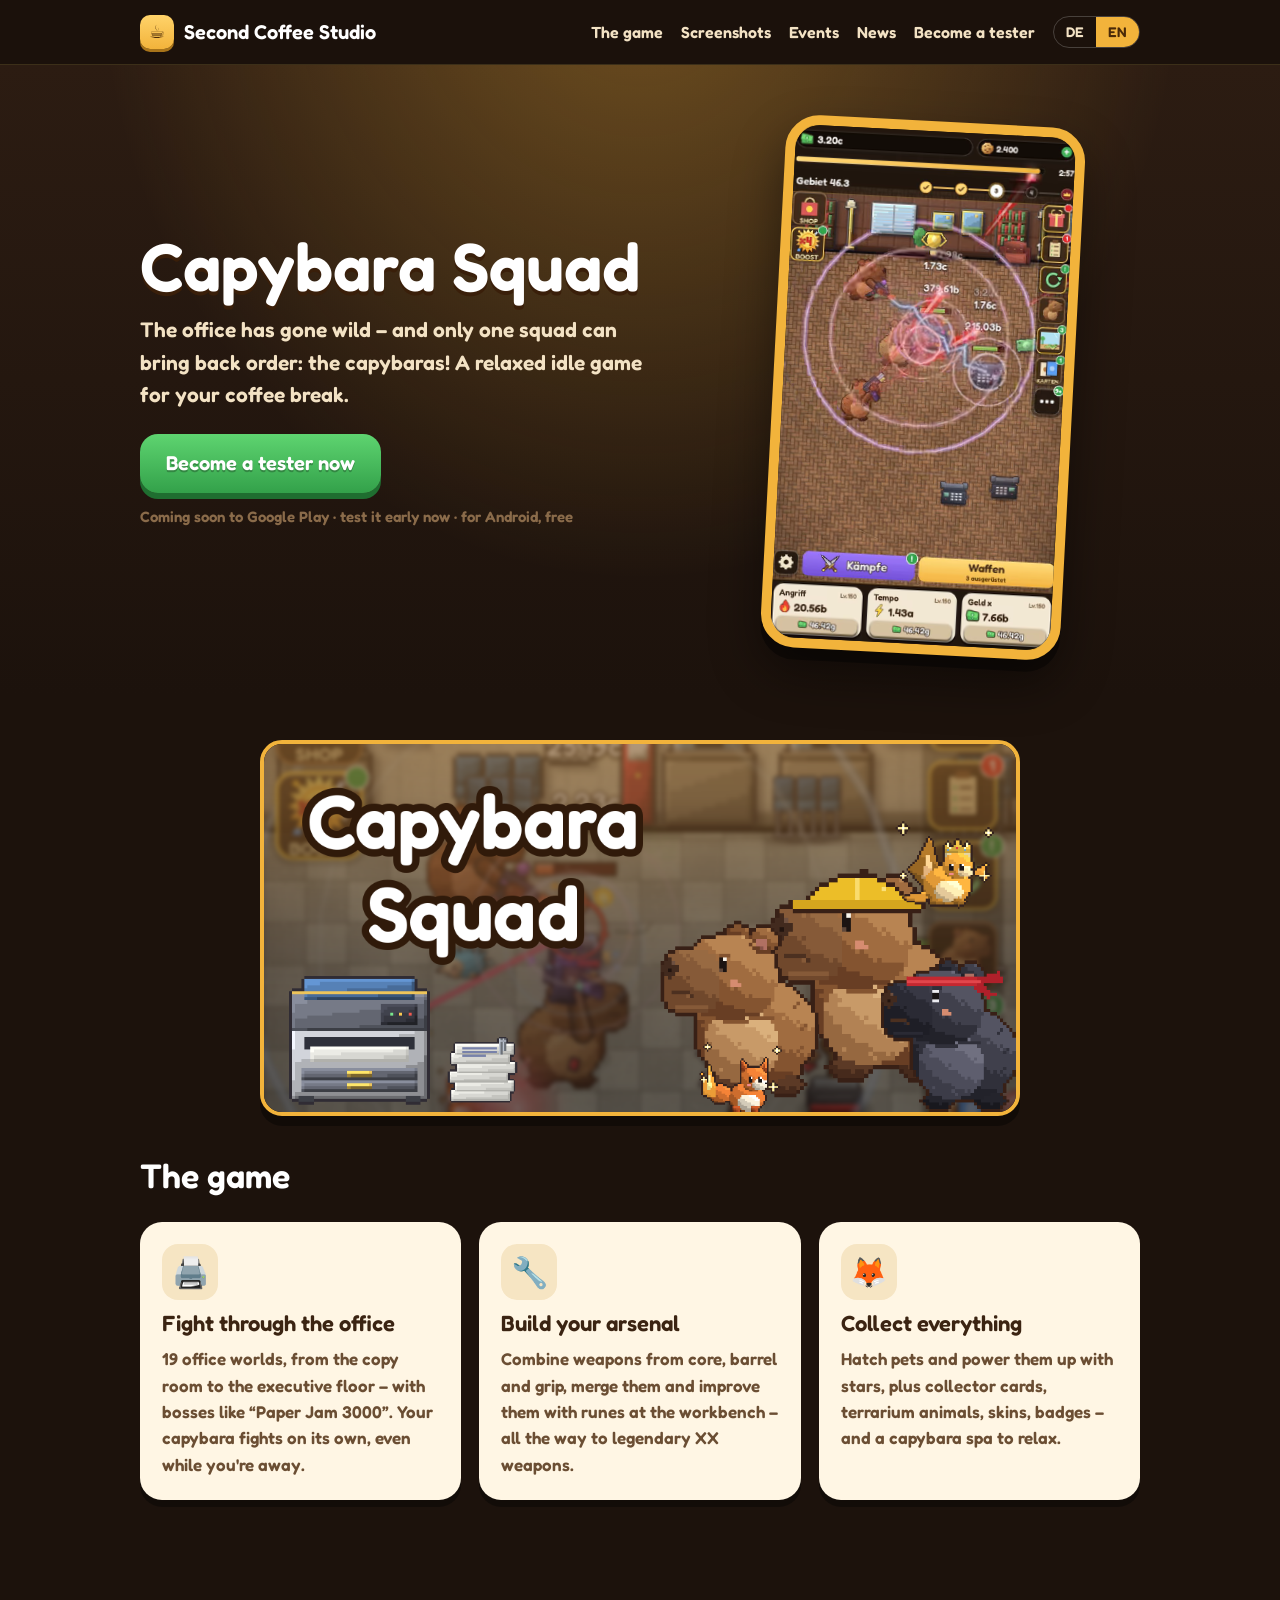
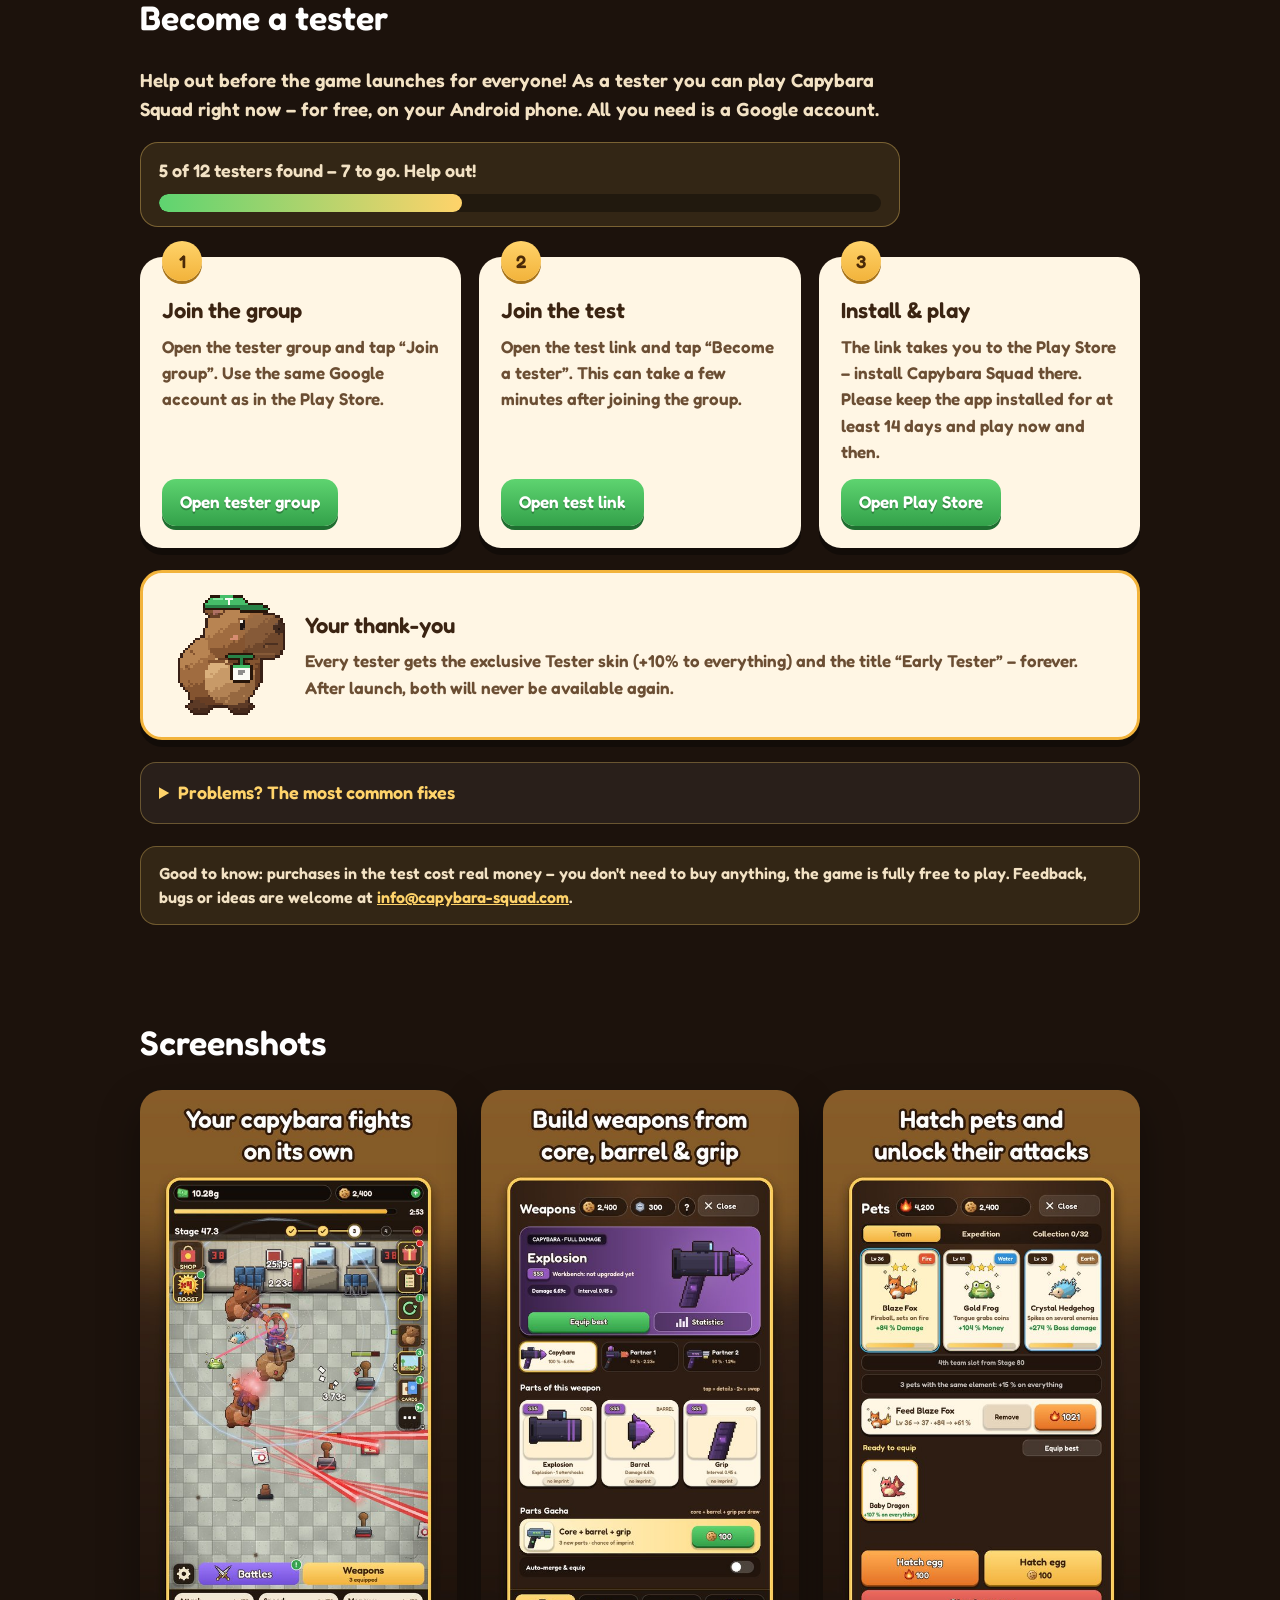
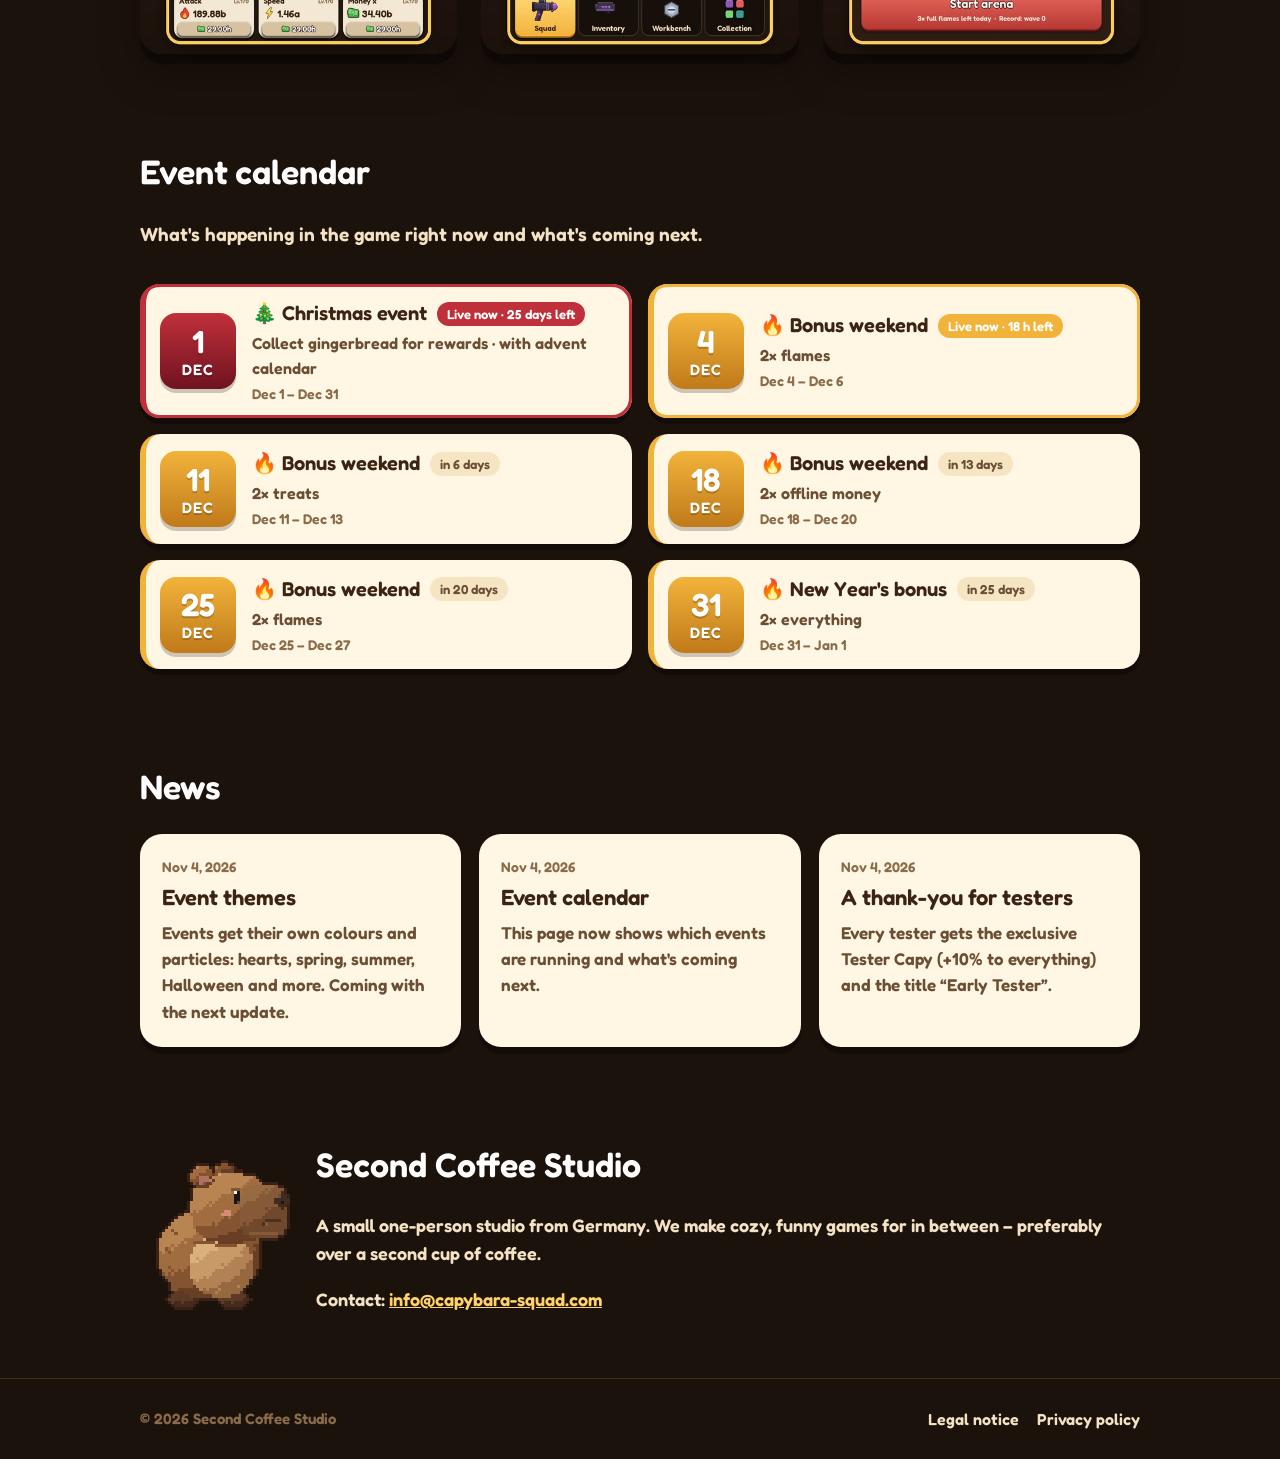
==== commit 8ca3e3e8: "Add files via upload" ====
--- a/index.html
+++ b/index.html
@@ -6,9 +6,19 @@
 <title>Second Coffee Studio – Capybara Squad</title>
 <meta name="description" content="Capybara Squad – ein entspanntes Idle-Spiel: Dein Capybara-Trupp räumt das Büro auf. Von Second Coffee Studio.">
 <link rel="icon" href="img/capy.png">
+<meta property="og:type" content="website">
+<meta property="og:url" content="https://www.capybara-squad.com/">
+<meta property="og:title" content="Capybara Squad – jetzt Tester werden!">
+<meta property="og:description" content="Das gemütliche Idle-Spiel fürs Büro-Chaos. Kostenlos für Android – hilf als Tester mit und sichere dir den exklusiven Tester-Capy.">
+<meta property="og:image" content="https://www.capybara-squad.com/img/og.jpg">
+<meta property="og:image:width" content="1200">
+<meta property="og:image:height" content="630">
+<meta property="og:locale" content="de_DE">
+<meta name="twitter:card" content="summary_large_image">
 <link rel="stylesheet" href="style.css">
 <script src="lang.js"></script>
 <script src="events.js"></script>
+<script src="live.js"></script>
 </head>
 <body>
 <header class="top"><div class="wrap">
@@ -17,6 +27,7 @@
     <a class="hide-m" href="#spiel"><span data-lang="de">Das Spiel</span><span data-lang="en">The game</span></a>
     <a class="hide-m" href="#bilder"><span data-lang="de">Bilder</span><span data-lang="en">Screenshots</span></a>
     <a class="hide-m" href="#events">Events</a>
+    <a class="hide-m" href="#news"><span data-lang="de">News</span><span data-lang="en">News</span></a>
     <a class="hide-m" href="#tester"><span data-lang="de">Tester werden</span><span data-lang="en">Become a tester</span></a>
     <div class="lang"><button data-l="de" onclick="setLang('de')">DE</button><button data-l="en" onclick="setLang('en')">EN</button></div>
   </nav>
@@ -31,10 +42,11 @@
     <p class="note" data-lang="de">Bald bei Google Play · jetzt schon vorab testen · für Android, kostenlos</p>
     <p class="note" data-lang="en">Coming soon to Google Play · test it early now · for Android, free</p>
   </div>
-  <img class="banner" src="img/banner.png" alt="Capybara Squad">
+  <div class="vphone"><video poster="img/spiel_poster.jpg" autoplay muted loop playsinline preload="auto" aria-label="Spielszene"><source src="img/spiel.webm" type="video/webm"><source src="img/spiel.mp4" type="video/mp4"></video></div>
 </div></div>
 
 <section id="spiel"><div class="wrap">
+  <img class="banner wide" src="img/banner.png" alt="Capybara Squad">
   <h2><span data-lang="de">Das Spiel</span><span data-lang="en">The game</span></h2>
   <div class="feats">
     <div class="card"><div class="ico">🖨️</div>
@@ -56,6 +68,7 @@
   <h2><span data-lang="de">Tester werden</span><span data-lang="en">Become a tester</span></h2>
   <p class="intro" data-lang="de">Hilf mit, bevor das Spiel für alle startet! Als Tester spielst du Capybara Squad schon jetzt – kostenlos, auf deinem Android-Handy. Du brauchst nur ein Google-Konto.</p>
   <p class="intro" data-lang="en">Help out before the game launches for everyone! As a tester you can play Capybara Squad right now – for free, on your Android phone. All you need is a Google account.</p>
+  <div id="tcount" class="tcount" hidden></div>
   <div class="steps">
     <div class="card step"><div class="num">1</div>
       <h3><span data-lang="de">Gruppe beitreten</span><span data-lang="en">Join the group</span></h3>
@@ -119,6 +132,12 @@
   <div id="ev-list" class="evs"><p class="ev-empty"><span data-lang="de">Events werden geladen …</span><span data-lang="en">Loading events …</span></p></div>
 </div></section>
 
+<section id="news"><div class="wrap">
+  <h2><span data-lang="de">Neuigkeiten</span><span data-lang="en">News</span></h2>
+  <div id="news-list" class="newsl"></div>
+  <button id="news-more" class="morebtn" hidden><span data-lang="de">Ältere anzeigen</span><span data-lang="en">Show older</span></button>
+</div></section>
+
 <section><div class="wrap studio">
   <img src="img/capy.png" alt="">
   <div>
--- a/style.css
+++ b/style.css
@@ -78,12 +78,29 @@
 .ev-empty{grid-column:1/-1;color:var(--muted)}
 .th-xmas{--a:#c0303a;--b:#701220}.th-hearts{--a:#e8618f;--b:#a82a60}.th-spring{--a:#5aaf48;--b:#2e7a3c}
 .th-summer{--a:#2fa6c8;--b:#1a64a8}.th-halloween{--a:#f07a20;--b:#6a2a8a}.th-neutral{--a:#a8743c;--b:#5a3418}.th-bonus{--a:#f2b33b;--b:#c07a1a}
+/* Spielvideo im Kopf */
+.vphone{justify-self:center;width:min(300px,70vw);aspect-ratio:9/16;border:10px solid var(--gold);border-radius:34px;overflow:hidden;background:#000;box-shadow:0 12px 0 rgba(0,0,0,.4),0 24px 50px rgba(0,0,0,.45);transform:rotate(3deg)}
+.vphone video{display:block;width:100%;height:100%;object-fit:cover}
+img.banner.wide{display:block;width:100%;max-width:760px;margin:0 auto 34px;border-radius:22px;box-shadow:0 10px 0 rgba(0,0,0,.4);border:4px solid var(--gold)}
+/* Tester-Zähler */
+.tcount{max-width:760px;margin:-18px 0 30px;background:rgba(255,211,106,.1);border:1px solid rgba(255,211,106,.35);border-radius:18px;padding:14px 18px}
+.tcount p{margin:0 0 10px;font-size:18px}
+.tbar{height:18px;border-radius:999px;background:rgba(0,0,0,.35);overflow:hidden}
+.tbar i{display:block;height:100%;border-radius:999px;background:linear-gradient(90deg,#5ed470,#ffd36a);transition:width .8s}
+/* Neuigkeiten */
+.newsl{display:grid;grid-template-columns:repeat(3,1fr);gap:18px}
+.newsl .more{display:none}
+.newsl.all .more{display:block}
+.news .ndate{font-size:14px;color:var(--muted);margin:0 0 2px}
+.news h3{margin:0 0 6px}
+.morebtn{margin-top:18px;background:none;border:1px solid rgba(255,211,106,.4);color:var(--gold2);font:inherit;font-size:16px;padding:8px 18px;border-radius:999px;cursor:pointer}
 [data-lang]{display:none}
 html[lang=de] [data-lang=de],html[lang=en] [data-lang=en]{display:revert}
 html[lang=de] .shots img[data-lang=de],html[lang=en] .shots img[data-lang=en]{display:block}
 @media (max-width:820px){
   .hero .wrap{grid-template-columns:1fr}
-  .feats,.steps,.evs{grid-template-columns:1fr}
+  .feats,.steps,.evs,.newsl{grid-template-columns:1fr}
+  .vphone{width:min(260px,66vw);transform:none}
   .evs{gap:12px}
   .ev{grid-template-columns:58px 1fr;gap:12px;padding:12px 14px 12px 10px}
   .ev-date{width:58px;height:58px;border-radius:14px}
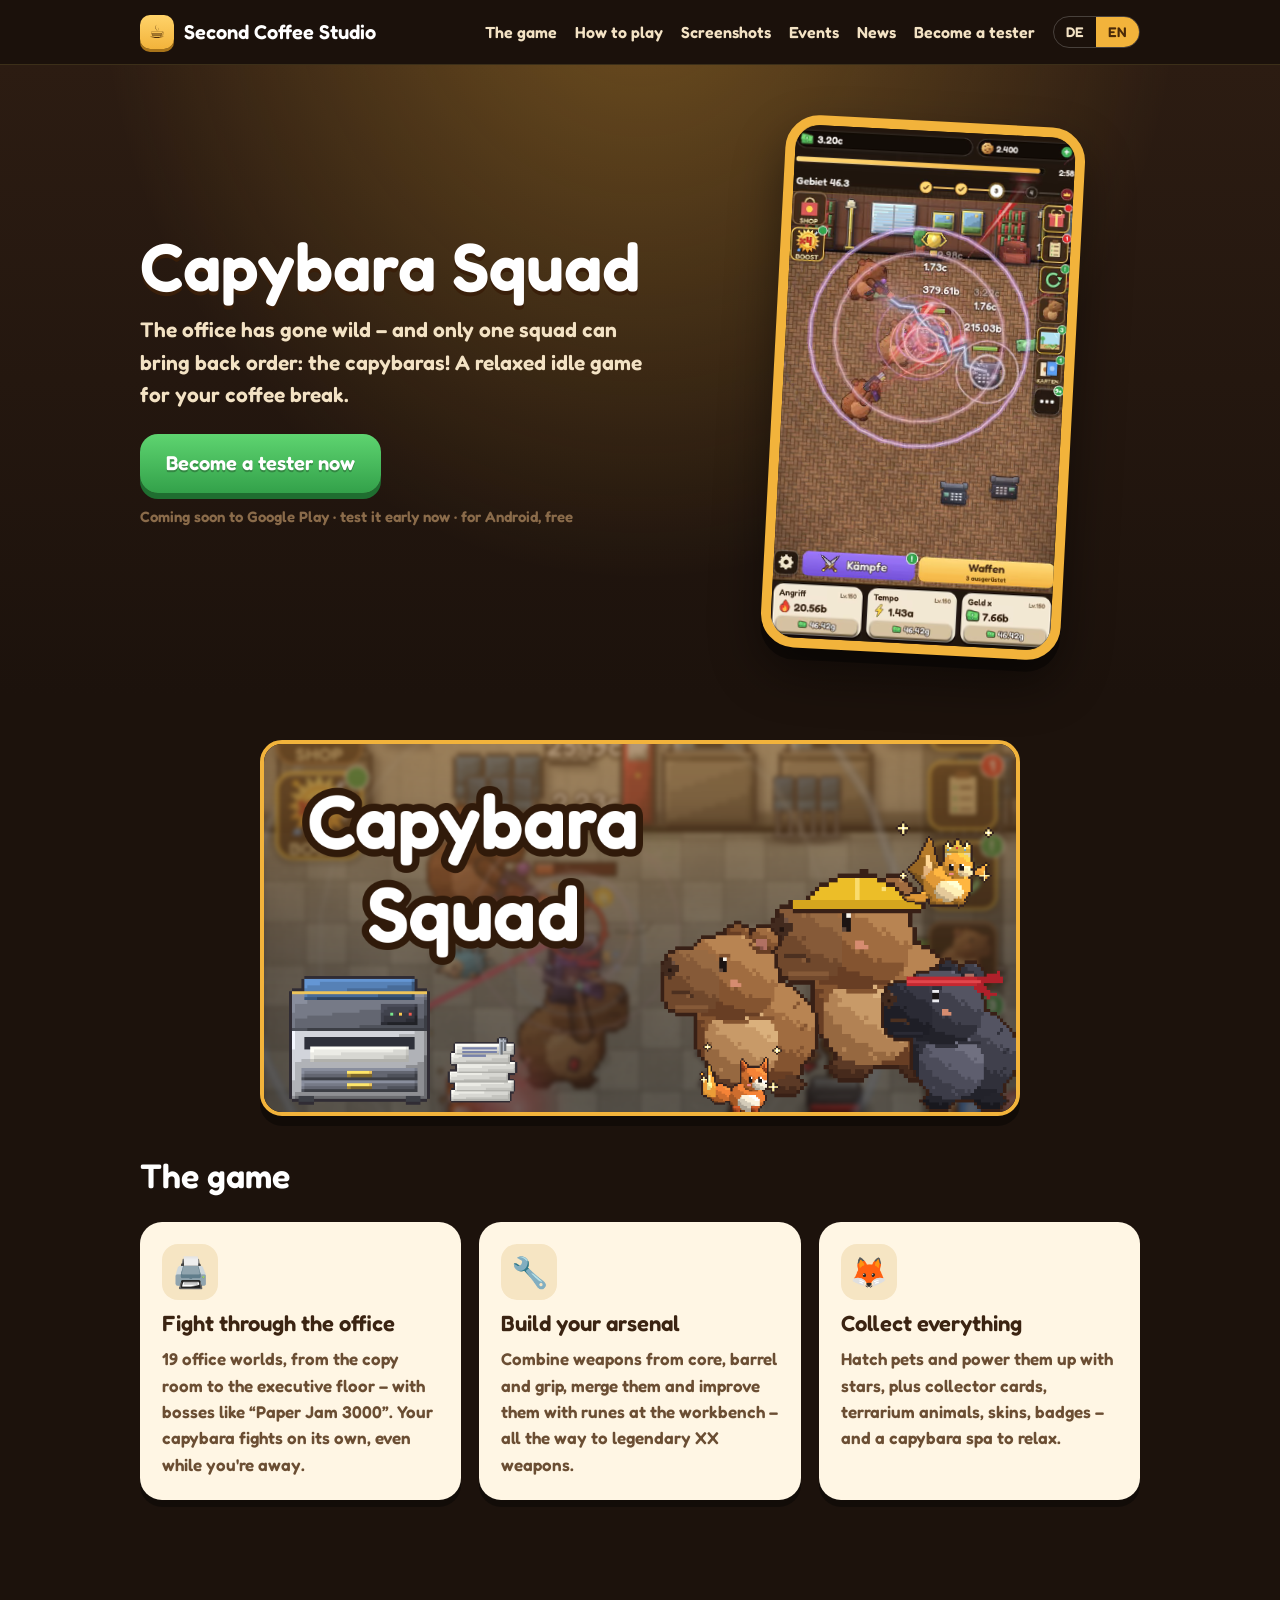
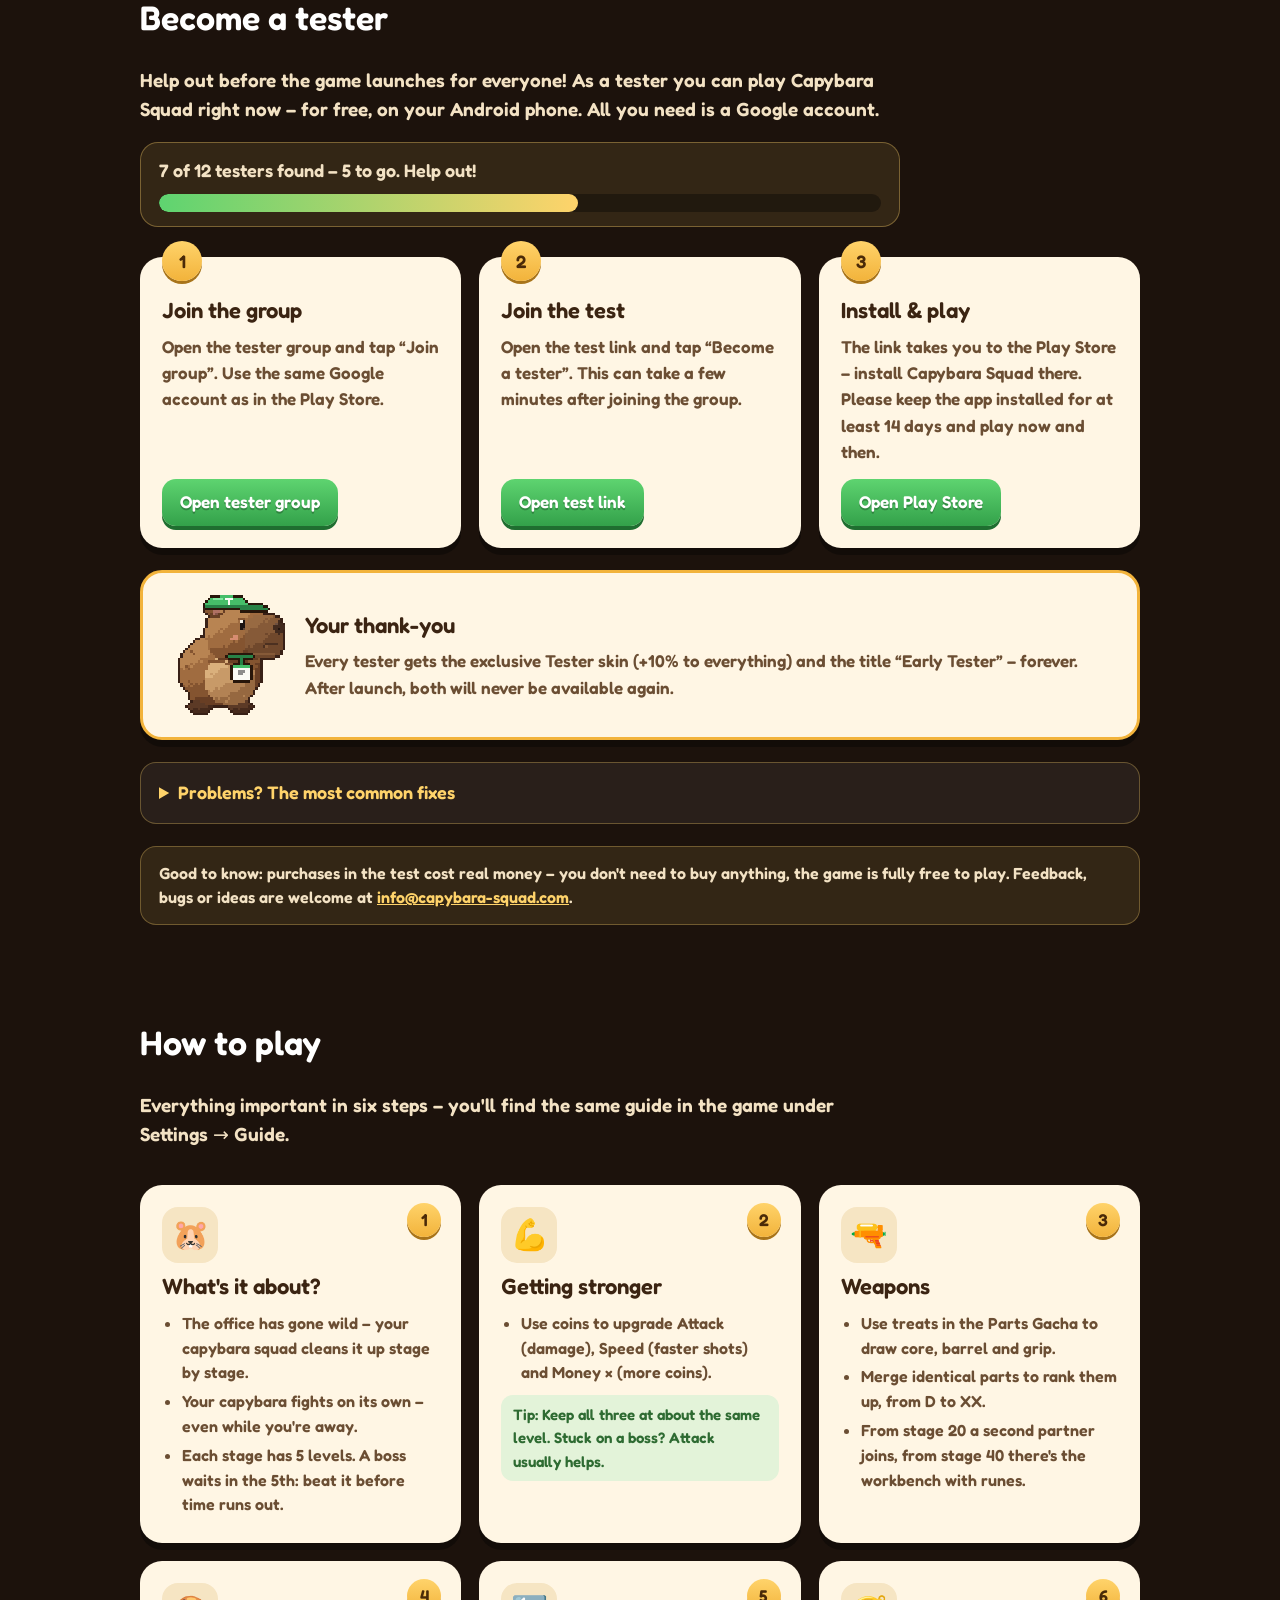
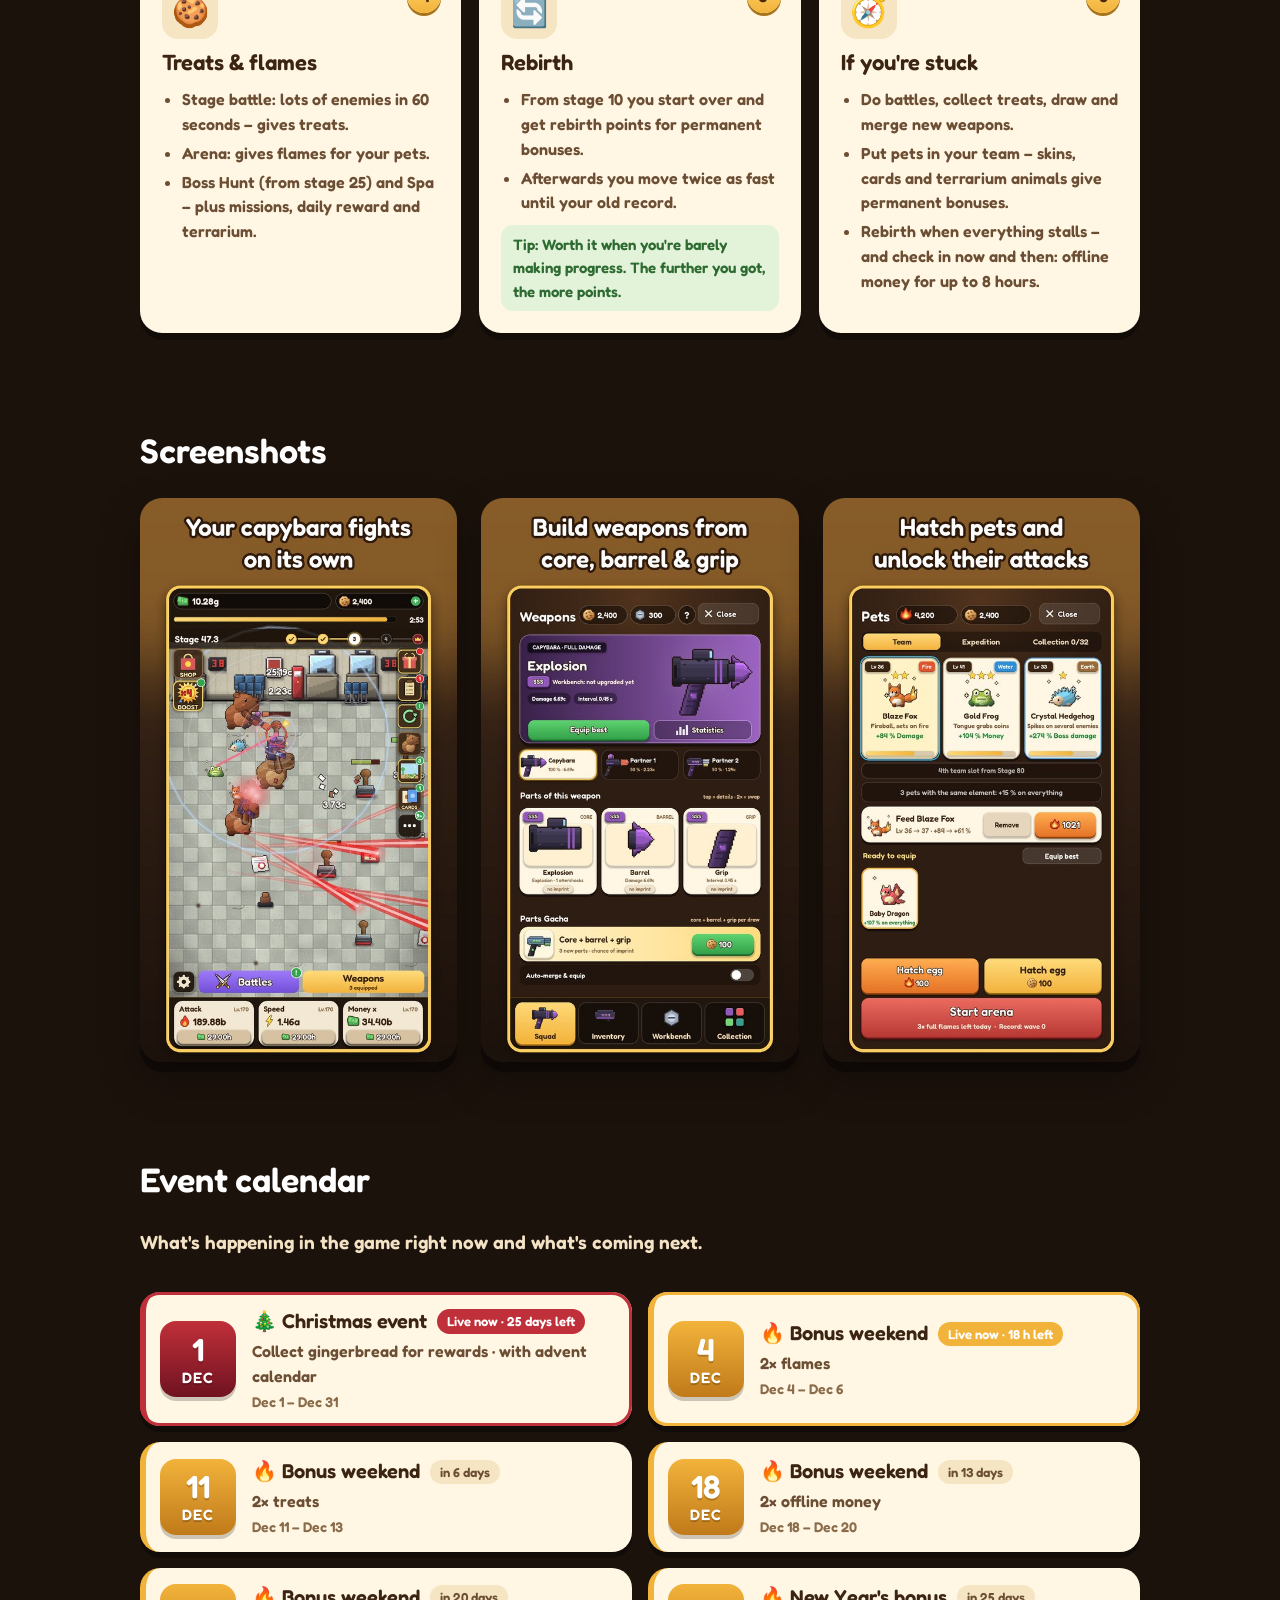
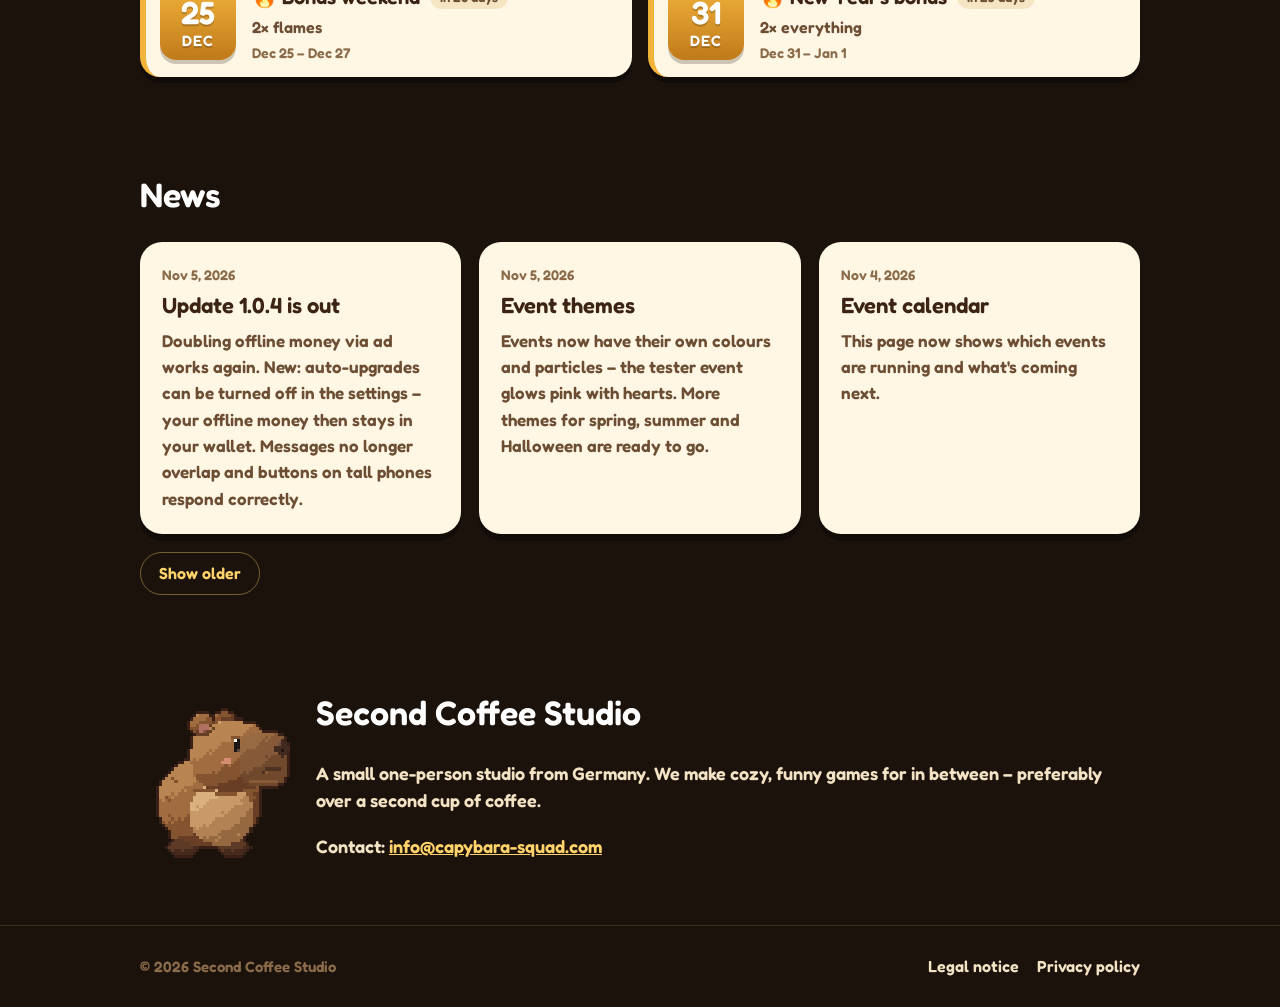
==== commit be5e2be4: "Add files via upload" ====
--- a/index.html
+++ b/index.html
@@ -25,6 +25,7 @@
   <a class="logo" href="#"><span class="cup">☕</span>Second Coffee Studio</a>
   <nav>
     <a class="hide-m" href="#spiel"><span data-lang="de">Das Spiel</span><span data-lang="en">The game</span></a>
+    <a class="hide-m" href="#anleitung"><span data-lang="de">So geht's</span><span data-lang="en">How to play</span></a>
     <a class="hide-m" href="#bilder"><span data-lang="de">Bilder</span><span data-lang="en">Screenshots</span></a>
     <a class="hide-m" href="#events">Events</a>
     <a class="hide-m" href="#news"><span data-lang="de">News</span><span data-lang="en">News</span></a>
@@ -117,6 +118,48 @@
   </div>
 </div></section>
 
+<section id="anleitung"><div class="wrap">
+  <h2><span data-lang="de">So spielst du</span><span data-lang="en">How to play</span></h2>
+  <p class="intro" data-lang="de">Alles Wichtige in sechs Schritten – dieselbe Anleitung findest du auch im Spiel unter Einstellungen → Anleitung.</p>
+  <p class="intro" data-lang="en">Everything important in six steps – you'll find the same guide in the game under Settings → Guide.</p>
+  <div class="guides">
+    <div class="card guide"><span class="gnum">1</span><div class="ico">🐹</div>
+      <h3><span data-lang="de">Worum geht's?</span><span data-lang="en">What's it about?</span></h3>
+      <ul data-lang="de"><li>Im Büro ist das Chaos ausgebrochen – dein Capybara-Trupp räumt Gebiet für Gebiet auf.</li><li>Dein Capybara kämpft <b>von allein</b> – auch wenn du nicht spielst.</li><li>Jedes Gebiet hat 5 Level. Im 5. wartet ein <b>Boss</b>: Besiege ihn, bevor die Zeit abläuft.</li></ul>
+      <ul data-lang="en"><li>The office has gone wild – your capybara squad cleans it up stage by stage.</li><li>Your capybara fights <b>on its own</b> – even while you're away.</li><li>Each stage has 5 levels. A <b>boss</b> waits in the 5th: beat it before time runs out.</li></ul>
+    </div>
+    <div class="card guide"><span class="gnum">2</span><div class="ico">💪</div>
+      <h3><span data-lang="de">Stärker werden</span><span data-lang="en">Getting stronger</span></h3>
+      <ul data-lang="de"><li>Mit Münzen verbesserst du <b>Angriff</b> (Schaden), <b>Tempo</b> (schnellere Schüsse) und <b>Geld ×</b> (mehr Münzen).</li></ul>
+      <ul data-lang="en"><li>Use coins to upgrade <b>Attack</b> (damage), <b>Speed</b> (faster shots) and <b>Money ×</b> (more coins).</li></ul>
+      <p class="gtip" data-lang="de"><b>Tipp:</b> Halte alle drei ungefähr gleich hoch. Hängst du an einem Boss, hilft meist Angriff.</p>
+      <p class="gtip" data-lang="en"><b>Tip:</b> Keep all three at about the same level. Stuck on a boss? Attack usually helps.</p>
+    </div>
+    <div class="card guide"><span class="gnum">3</span><div class="ico">🔫</div>
+      <h3><span data-lang="de">Waffen</span><span data-lang="en">Weapons</span></h3>
+      <ul data-lang="de"><li>Mit Leckerlies ziehst du im Teile-Gacha <b>Kern, Lauf und Griff</b>.</li><li>Gleiche Teile <b>verschmelzen</b> – so steigen sie im Rang, von D bis XX.</li><li>Ab Gebiet 20 kämpft ein zweiter Partner mit, ab Gebiet 40 gibt es die <b>Werkbank</b> mit Runen.</li></ul>
+      <ul data-lang="en"><li>Use treats in the Parts Gacha to draw <b>core, barrel and grip</b>.</li><li><b>Merge</b> identical parts to rank them up, from D to XX.</li><li>From stage 20 a second partner joins, from stage 40 there's the <b>workbench</b> with runes.</li></ul>
+    </div>
+    <div class="card guide"><span class="gnum">4</span><div class="ico">🍪</div>
+      <h3><span data-lang="de">Leckerlies & Flammen</span><span data-lang="en">Treats & flames</span></h3>
+      <ul data-lang="de"><li><b>Gebietskampf</b>: viele Gegner in 60 Sekunden – bringt Leckerlies.</li><li><b>Arena</b>: bringt Flammen für deine Pets.</li><li><b>Boss-Jagd</b> (ab Gebiet 25) und <b>Spa</b> – dazu Missionen, Tagesbelohnung und Terrarium.</li></ul>
+      <ul data-lang="en"><li><b>Stage battle</b>: lots of enemies in 60 seconds – gives treats.</li><li><b>Arena</b>: gives flames for your pets.</li><li><b>Boss Hunt</b> (from stage 25) and <b>Spa</b> – plus missions, daily reward and terrarium.</li></ul>
+    </div>
+    <div class="card guide"><span class="gnum">5</span><div class="ico">🔄</div>
+      <h3><span data-lang="de">Rebirth</span><span data-lang="en">Rebirth</span></h3>
+      <ul data-lang="de"><li>Ab Gebiet 10 startest du neu und bekommst <b>Rebirth-Punkte</b> für dauerhafte Boni.</li><li>Danach läufst du <b>doppelt so schnell</b> bis zu deinem alten Rekord.</li></ul>
+      <ul data-lang="en"><li>From stage 10 you start over and get <b>rebirth points</b> for permanent bonuses.</li><li>Afterwards you move <b>twice as fast</b> until your old record.</li></ul>
+      <p class="gtip" data-lang="de"><b>Tipp:</b> Lohnt sich, wenn du kaum noch weiterkommst. Je weiter du gekommen bist, desto mehr Punkte.</p>
+      <p class="gtip" data-lang="en"><b>Tip:</b> Worth it when you're barely making progress. The further you got, the more points.</p>
+    </div>
+    <div class="card guide"><span class="gnum">6</span><div class="ico">🧭</div>
+      <h3><span data-lang="de">Wenn du feststeckst</span><span data-lang="en">If you're stuck</span></h3>
+      <ul data-lang="de"><li>Kämpfe machen, Leckerlies sammeln, neue Waffen ziehen und verschmelzen.</li><li>Pets ins Team setzen – Skins, Karten und Terrarium-Tiere geben dauerhafte Boni.</li><li>Rebirth machen, wenn alles stockt – und ab und zu reinschauen: Offline-Geld gibt es bis zu 8 Stunden.</li></ul>
+      <ul data-lang="en"><li>Do battles, collect treats, draw and merge new weapons.</li><li>Put pets in your team – skins, cards and terrarium animals give permanent bonuses.</li><li>Rebirth when everything stalls – and check in now and then: offline money for up to 8 hours.</li></ul>
+    </div>
+  </div>
+</div></section>
+
 <section id="bilder"><div class="wrap">
   <h2><span data-lang="de">Bilder</span><span data-lang="en">Screenshots</span></h2>
   <div class="shots">
--- a/style.css
+++ b/style.css
@@ -94,12 +94,19 @@
 .news .ndate{font-size:14px;color:var(--muted);margin:0 0 2px}
 .news h3{margin:0 0 6px}
 .morebtn{margin-top:18px;background:none;border:1px solid rgba(255,211,106,.4);color:var(--gold2);font:inherit;font-size:16px;padding:8px 18px;border-radius:999px;cursor:pointer}
+/* So spielst du */
+.guides{display:grid;grid-template-columns:repeat(3,1fr);gap:18px}
+.guide{position:relative}
+.guide .gnum{position:absolute;top:18px;right:20px;width:34px;height:34px;border-radius:50%;background:linear-gradient(#ffd36a,#f2b33b);color:#4a2a08;font-weight:700;display:grid;place-items:center;box-shadow:0 3px 0 #a8741a;font-size:17px}
+.guide ul{margin:8px 0 0;padding-left:20px;color:#6b4e33;font-size:16px}
+.guide li{margin:4px 0}
+.guide .gtip{margin-top:10px;background:#e3f3d9;color:#2e6b32;border-radius:12px;padding:8px 12px;font-size:15px}
 [data-lang]{display:none}
 html[lang=de] [data-lang=de],html[lang=en] [data-lang=en]{display:revert}
 html[lang=de] .shots img[data-lang=de],html[lang=en] .shots img[data-lang=en]{display:block}
 @media (max-width:820px){
   .hero .wrap{grid-template-columns:1fr}
-  .feats,.steps,.evs,.newsl{grid-template-columns:1fr}
+  .feats,.steps,.evs,.newsl,.guides{grid-template-columns:1fr}
   .vphone{width:min(260px,66vw);transform:none}
   .evs{gap:12px}
   .ev{grid-template-columns:58px 1fr;gap:12px;padding:12px 14px 12px 10px}
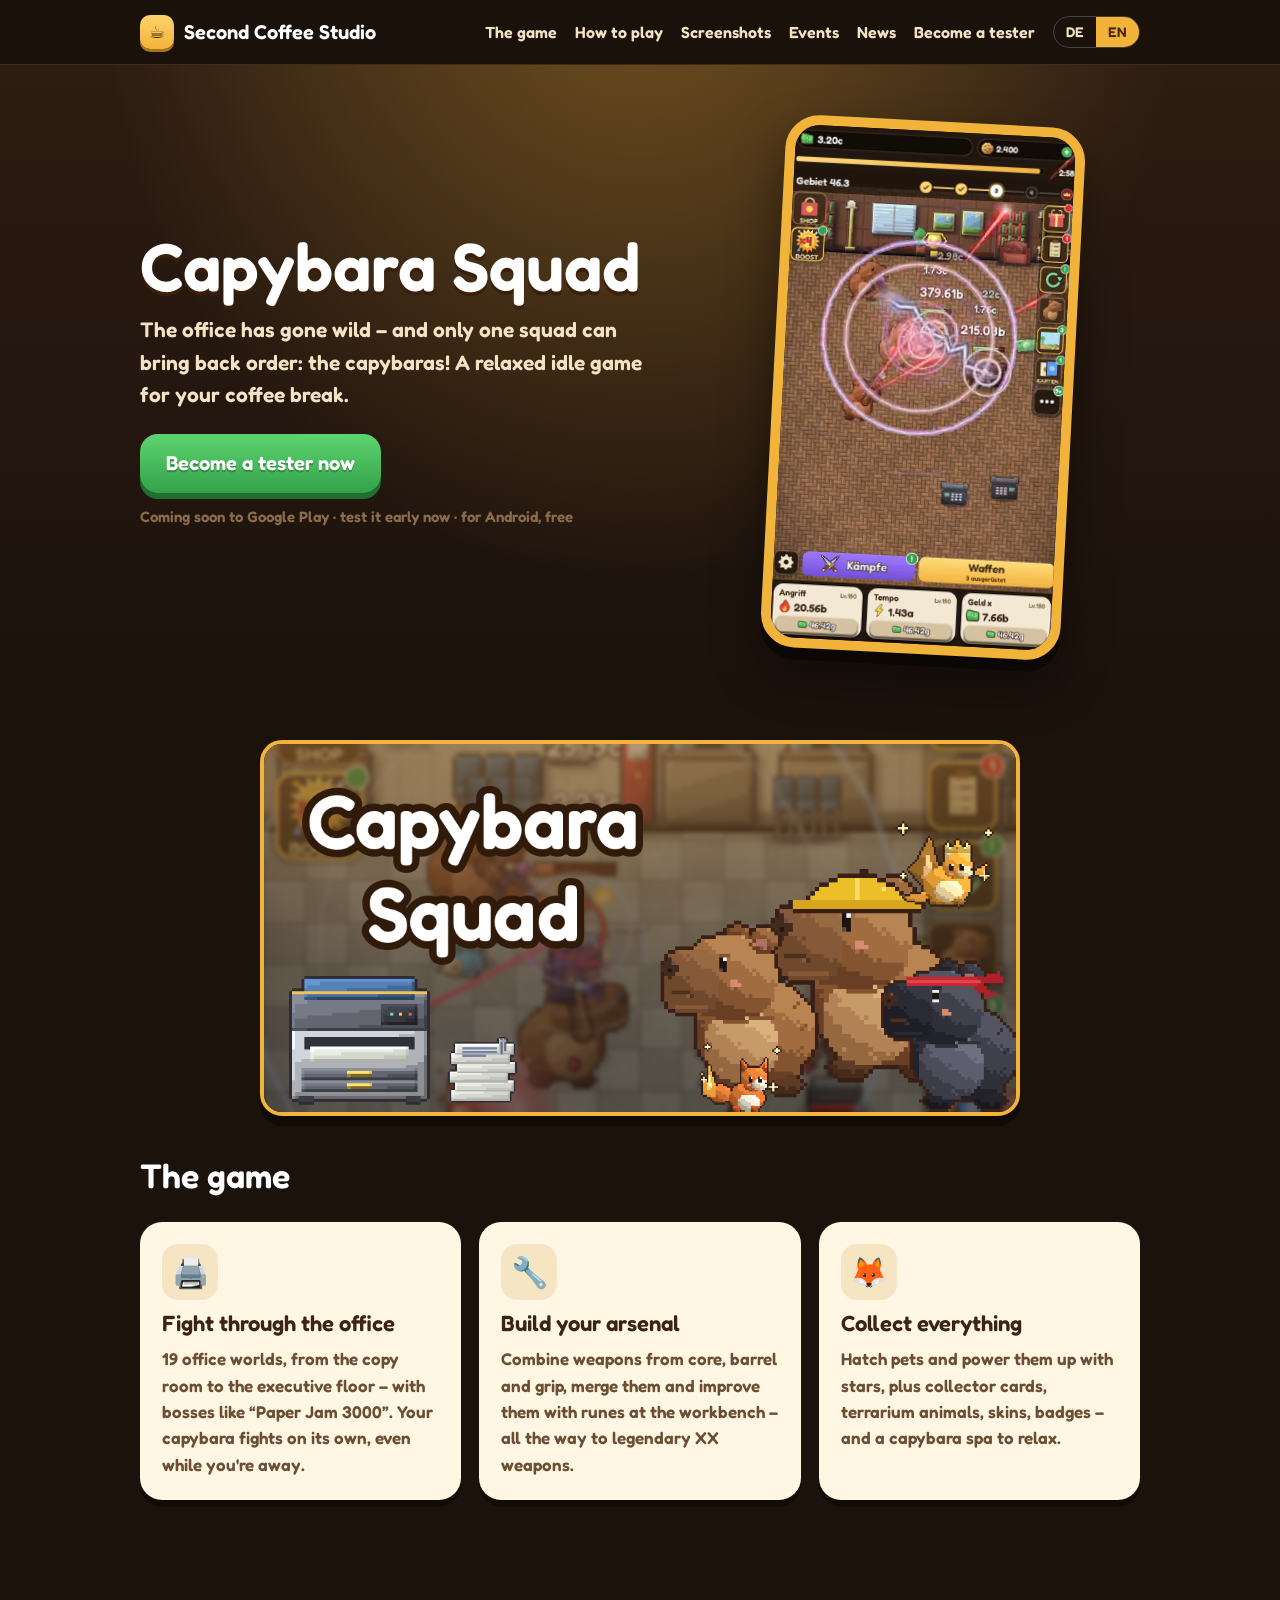
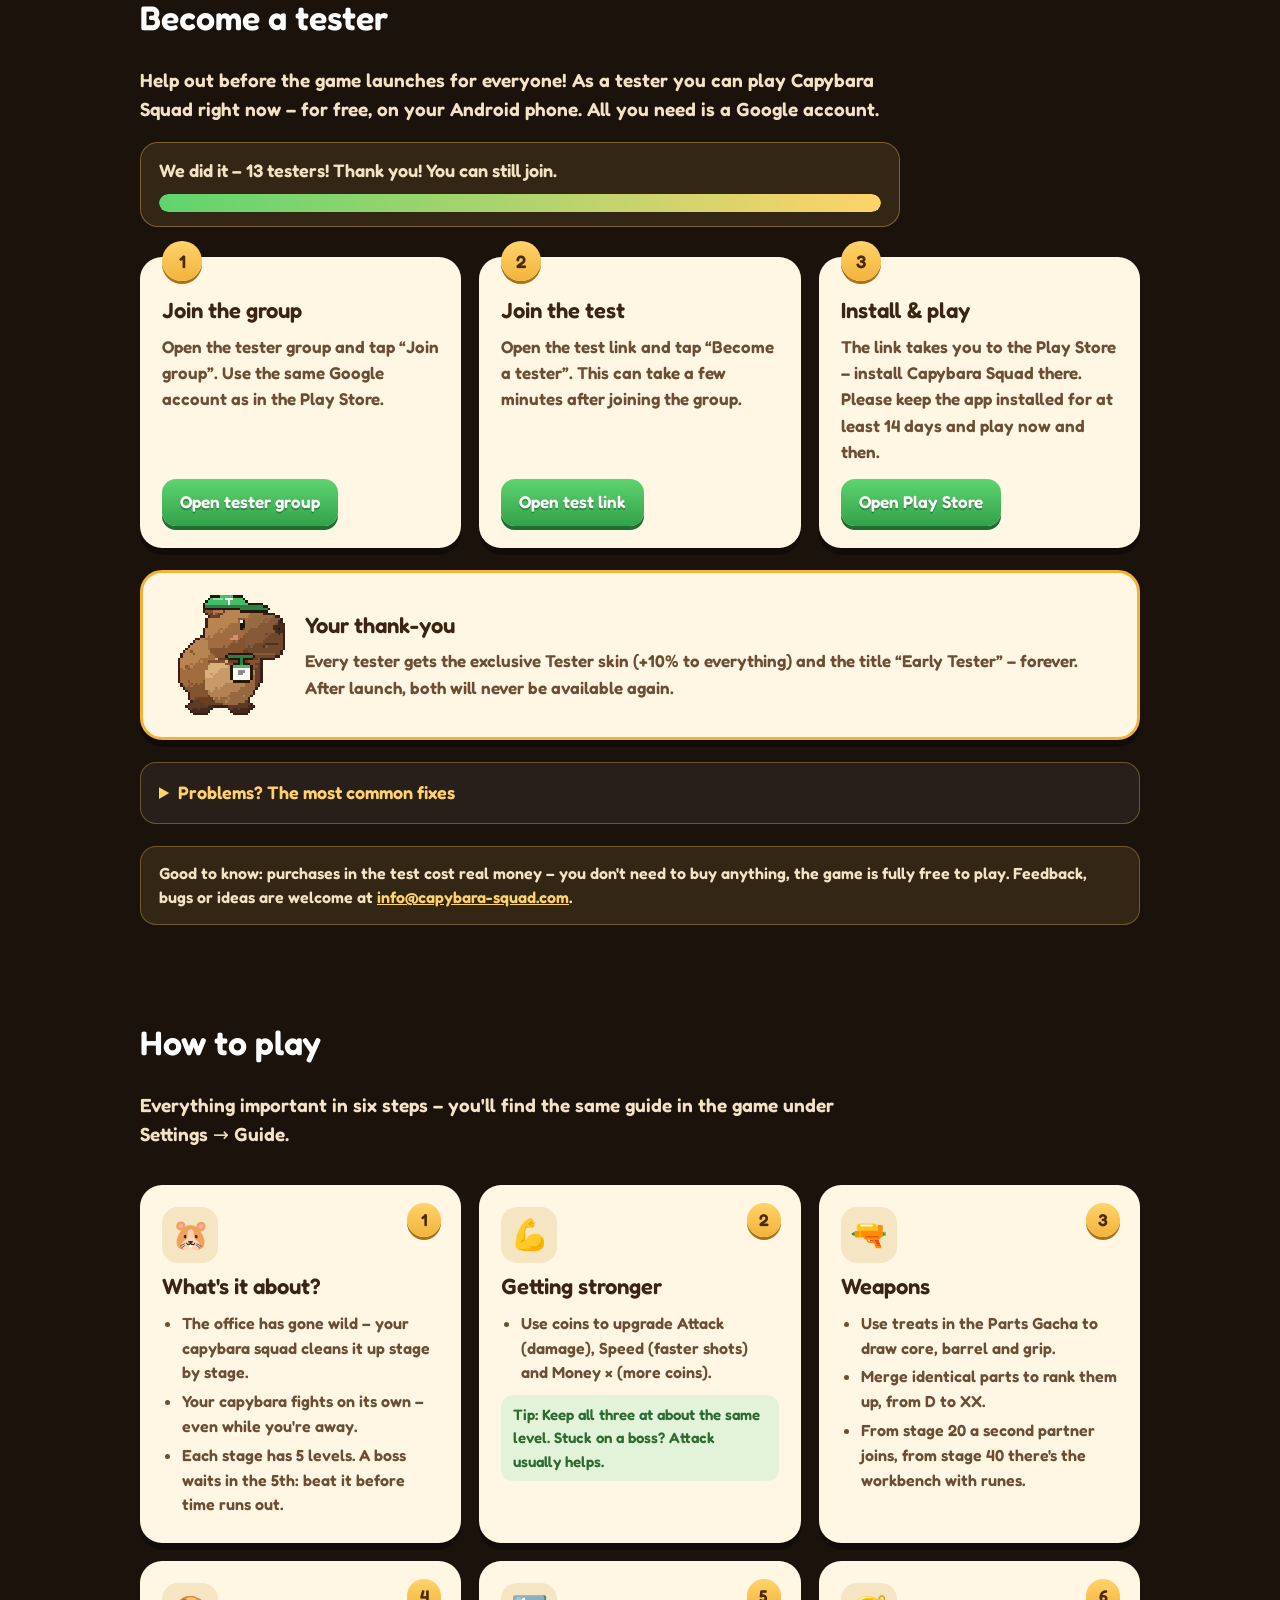
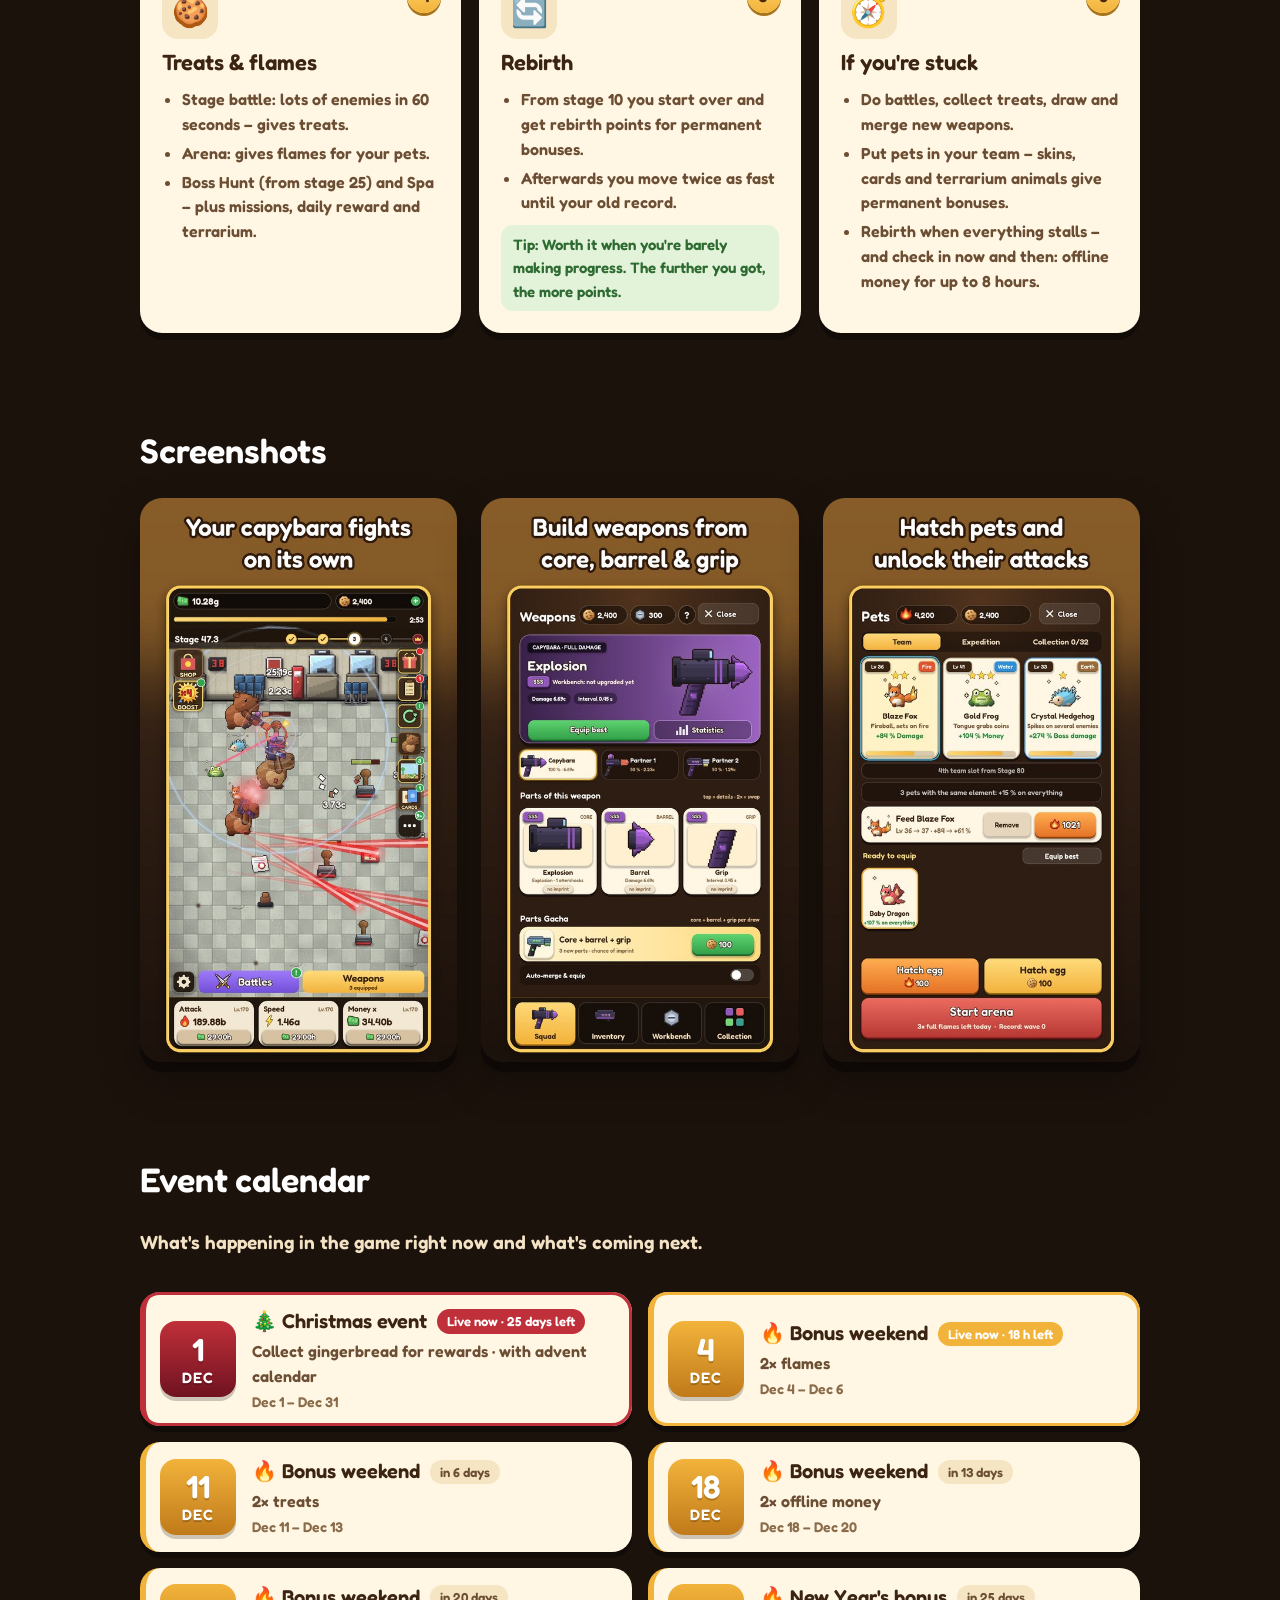
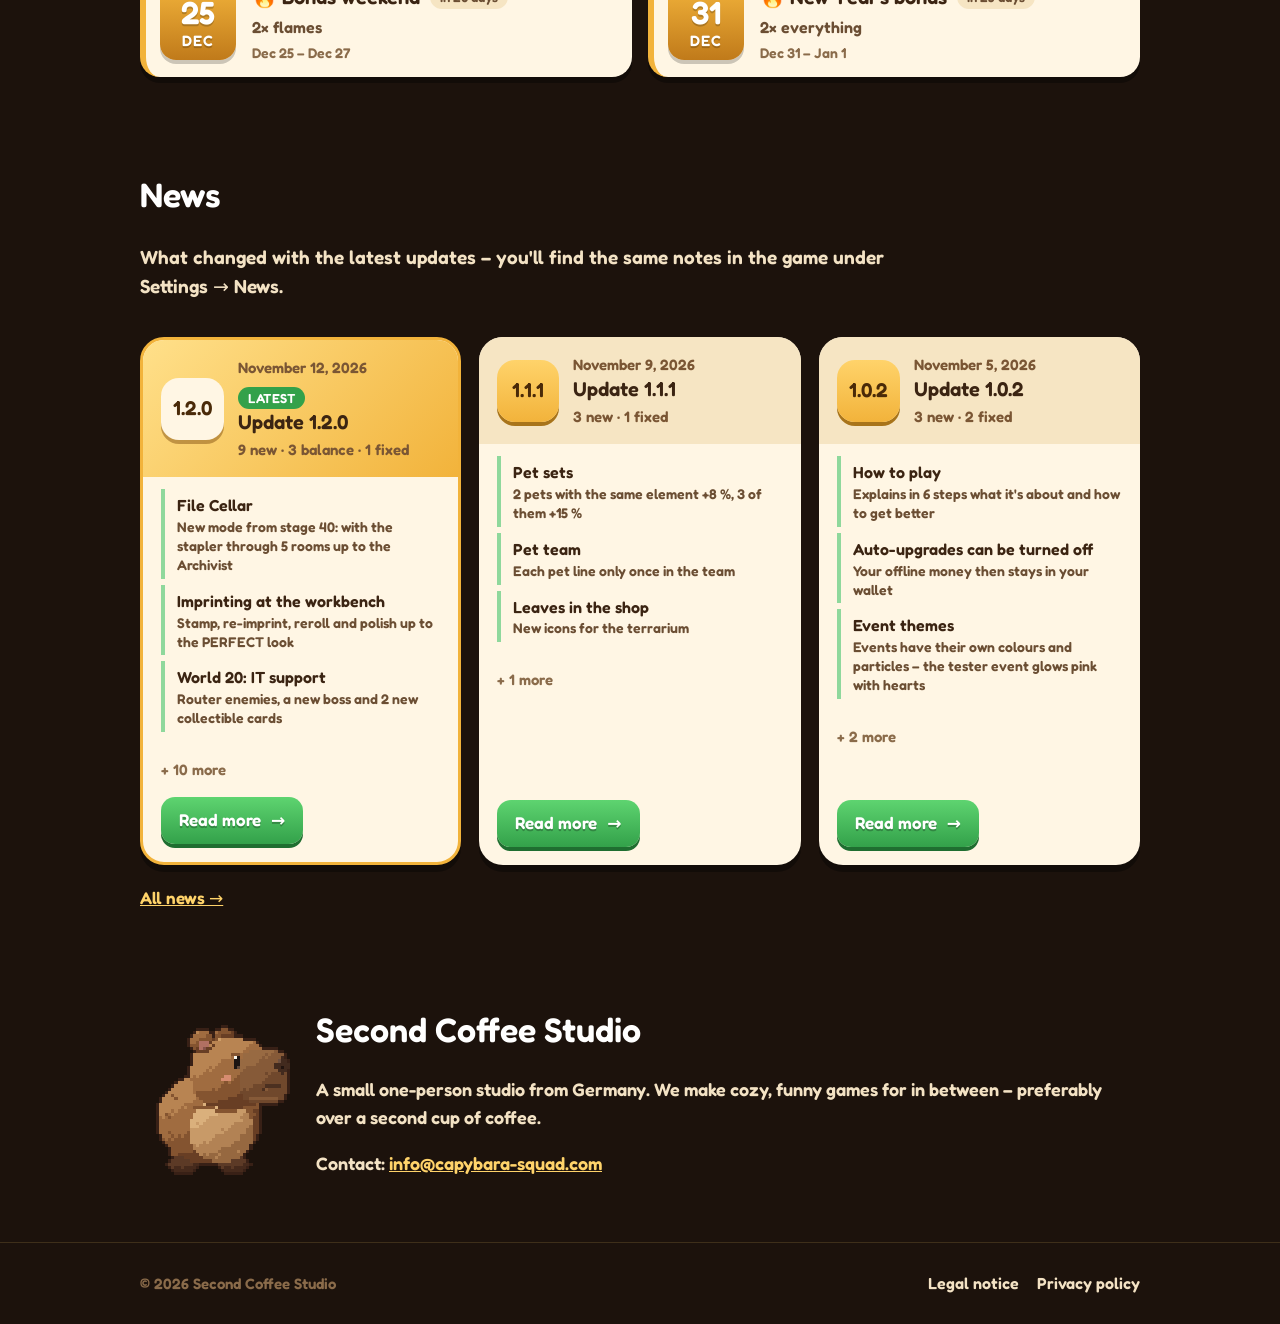
==== commit e390d1b1: "Add files via upload" ====
--- a/index.html
+++ b/index.html
@@ -19,6 +19,7 @@
 <script src="lang.js"></script>
 <script src="events.js"></script>
 <script src="live.js"></script>
+<script src="changelog.js"></script>
 </head>
 <body>
 <header class="top"><div class="wrap">
@@ -175,10 +176,13 @@
   <div id="ev-list" class="evs"><p class="ev-empty"><span data-lang="de">Events werden geladen …</span><span data-lang="en">Loading events …</span></p></div>
 </div></section>
 
+
 <section id="news"><div class="wrap">
   <h2><span data-lang="de">Neuigkeiten</span><span data-lang="en">News</span></h2>
-  <div id="news-list" class="newsl"></div>
-  <button id="news-more" class="morebtn" hidden><span data-lang="de">Ältere anzeigen</span><span data-lang="en">Show older</span></button>
+  <p class="intro" data-lang="de">Was sich mit den letzten Updates geändert hat – dieselben Texte findest du auch im Spiel unter Einstellungen → Neuigkeiten.</p>
+  <p class="intro" data-lang="en">What changed with the latest updates – you'll find the same notes in the game under Settings → News.</p>
+  <div id="cl-teaser" class="clgrid"></div>
+  <a class="cllink" href="changelog.html"><span data-lang="de">Alle Neuigkeiten →</span><span data-lang="en">All news →</span></a>
 </div></section>
 
 <section><div class="wrap studio">
--- a/style.css
+++ b/style.css
@@ -123,3 +123,57 @@
   .reward{grid-template-columns:1fr;text-align:center}
   .reward img{margin:0 auto}
 }
+/* Changelog (changelog.html) */
+.clhero{padding:44px 0 10px}
+.clhero .wrap{grid-template-columns:1fr auto}
+.clcapy{width:150px;image-rendering:pixelated;filter:drop-shadow(0 8px 0 rgba(0,0,0,.35))}
+.cllegend{display:flex;gap:10px;flex-wrap:wrap}
+.cltag{display:inline-block;font-size:14px;font-weight:600;letter-spacing:.04em;text-transform:uppercase;padding:3px 12px;border-radius:999px;color:#fff}
+.cltag.neu{background:#33a14a}.cltag.bal{background:#3a72c8}.cltag.fix{background:#a8743c}
+.cl{display:grid;gap:22px;max-width:860px}
+.cl .more{display:none}.cl.all .more{display:block}
+.clv{background:var(--card);color:var(--ink);border-radius:24px;box-shadow:0 7px 0 rgba(0,0,0,.35);overflow:hidden}
+.clv.latest{border:3px solid var(--gold)}
+.clhead{display:grid;grid-template-columns:auto 1fr;gap:18px;align-items:center;padding:20px 24px;background:#f6e5c3}
+.clv.latest .clhead{background:linear-gradient(135deg,#ffe08a,#f2b33b)}
+.clver{min-width:86px;height:86px;padding:0 12px;border-radius:22px;background:linear-gradient(#ffd36a,#f2b33b);color:#4a2a08;font-weight:700;font-size:26px;display:grid;place-items:center;box-shadow:0 4px 0 #a8741a}
+.clv.latest .clver{background:#fff6e4;box-shadow:0 4px 0 rgba(120,70,10,.45)}
+.clhead h3{margin:0;font-size:26px;line-height:1.15}
+.cldate{margin:0 0 2px;font-size:15px;color:#7a5634;display:flex;align-items:center;gap:8px;flex-wrap:wrap}
+.clnow{font-size:13px;font-weight:600;padding:1px 10px;border-radius:999px;background:#33a14a;color:#fff;text-transform:uppercase;letter-spacing:.04em}
+.clcount{margin:4px 0 0;font-size:15px;color:#7a5634}
+.clbody{padding:8px 24px 18px}
+.clsec h4{margin:14px 0 6px}
+.clsec ul{list-style:none;margin:0;padding:0;display:grid;gap:8px}
+.clsec li{padding:8px 0 8px 16px;border-left:4px solid #e9d6b1}
+.clsec.neu li{border-color:#8fd89c}.clsec.bal li{border-color:#9cc0ee}.clsec.fix li{border-color:#d8b892}
+.clsec li .clt{font-weight:600;font-size:18px}
+.clsec li .cls{color:#6b4e33;font-size:16px}
+.clempty{color:var(--muted)}
+.cllink{margin-top:20px;display:inline-block;color:var(--gold2);font-size:17px}
+.clv{scroll-margin-top:84px;transition:box-shadow .4s}
+.clv.flash{box-shadow:0 7px 0 rgba(0,0,0,.35),0 0 0 6px rgba(255,211,106,.85),0 0 40px rgba(255,211,106,.6)}
+/* Kurzfassung auf der Startseite */
+.clgrid{display:grid;grid-template-columns:repeat(3,1fr);gap:18px;align-items:stretch}
+.clteaser{display:flex;flex-direction:column;height:100%}
+.clteaser .clhead{padding:16px 18px;gap:14px}
+.clteaser .clver{min-width:62px;height:62px;font-size:20px;border-radius:18px}
+.clteaser .clhead h3{font-size:20px}
+.clteaser .clbody{padding:12px 18px 18px;display:flex;flex-direction:column;flex:1}
+.clmini{list-style:none;margin:0;padding:0;display:grid;gap:6px}
+.clmini li{padding:4px 0 4px 12px;border-left:4px solid #e9d6b1}
+.clmini li.neu{border-color:#8fd89c}.clmini li.bal{border-color:#9cc0ee}.clmini li.fix{border-color:#d8b892}
+.clmini .clt{font-weight:600;font-size:16px}
+.clmini .cls{color:#6b4e33;font-size:14px;line-height:1.35}
+.clrest{margin:10px 0 0;font-size:15px;color:var(--muted)}
+.clmini,.clrest{margin-bottom:16px}
+.clread{margin-top:auto;align-self:flex-start;font-size:17px;padding:10px 18px;border-radius:14px;box-shadow:0 4px 0 #1f6e30}
+@media (max-width:820px){
+  .clhero .wrap{grid-template-columns:1fr}
+  .clcapy{display:none}
+  .clgrid{grid-template-columns:1fr}
+  .clhead{padding:16px 18px;gap:14px}
+  .clver{min-width:66px;height:66px;font-size:21px;border-radius:18px}
+  .clhead h3{font-size:21px}
+  .clbody{padding:4px 18px 14px}
+}
